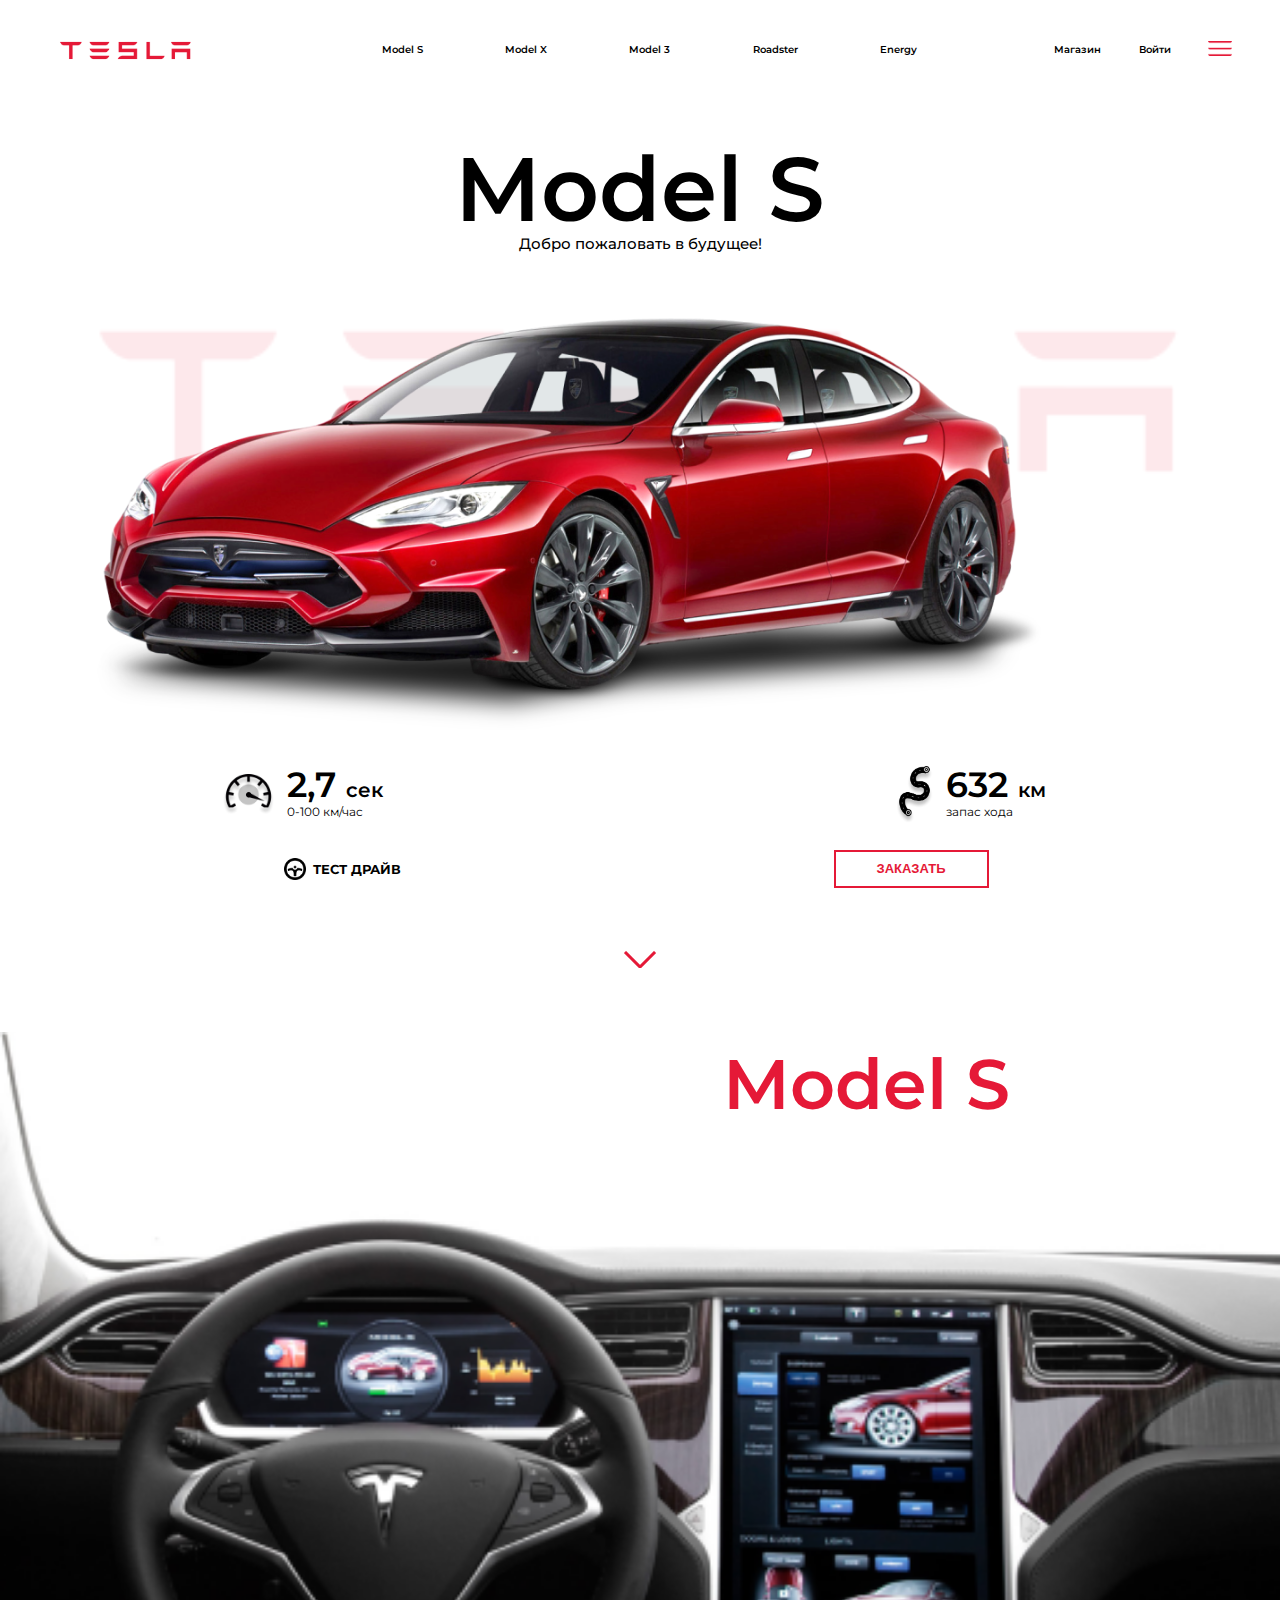
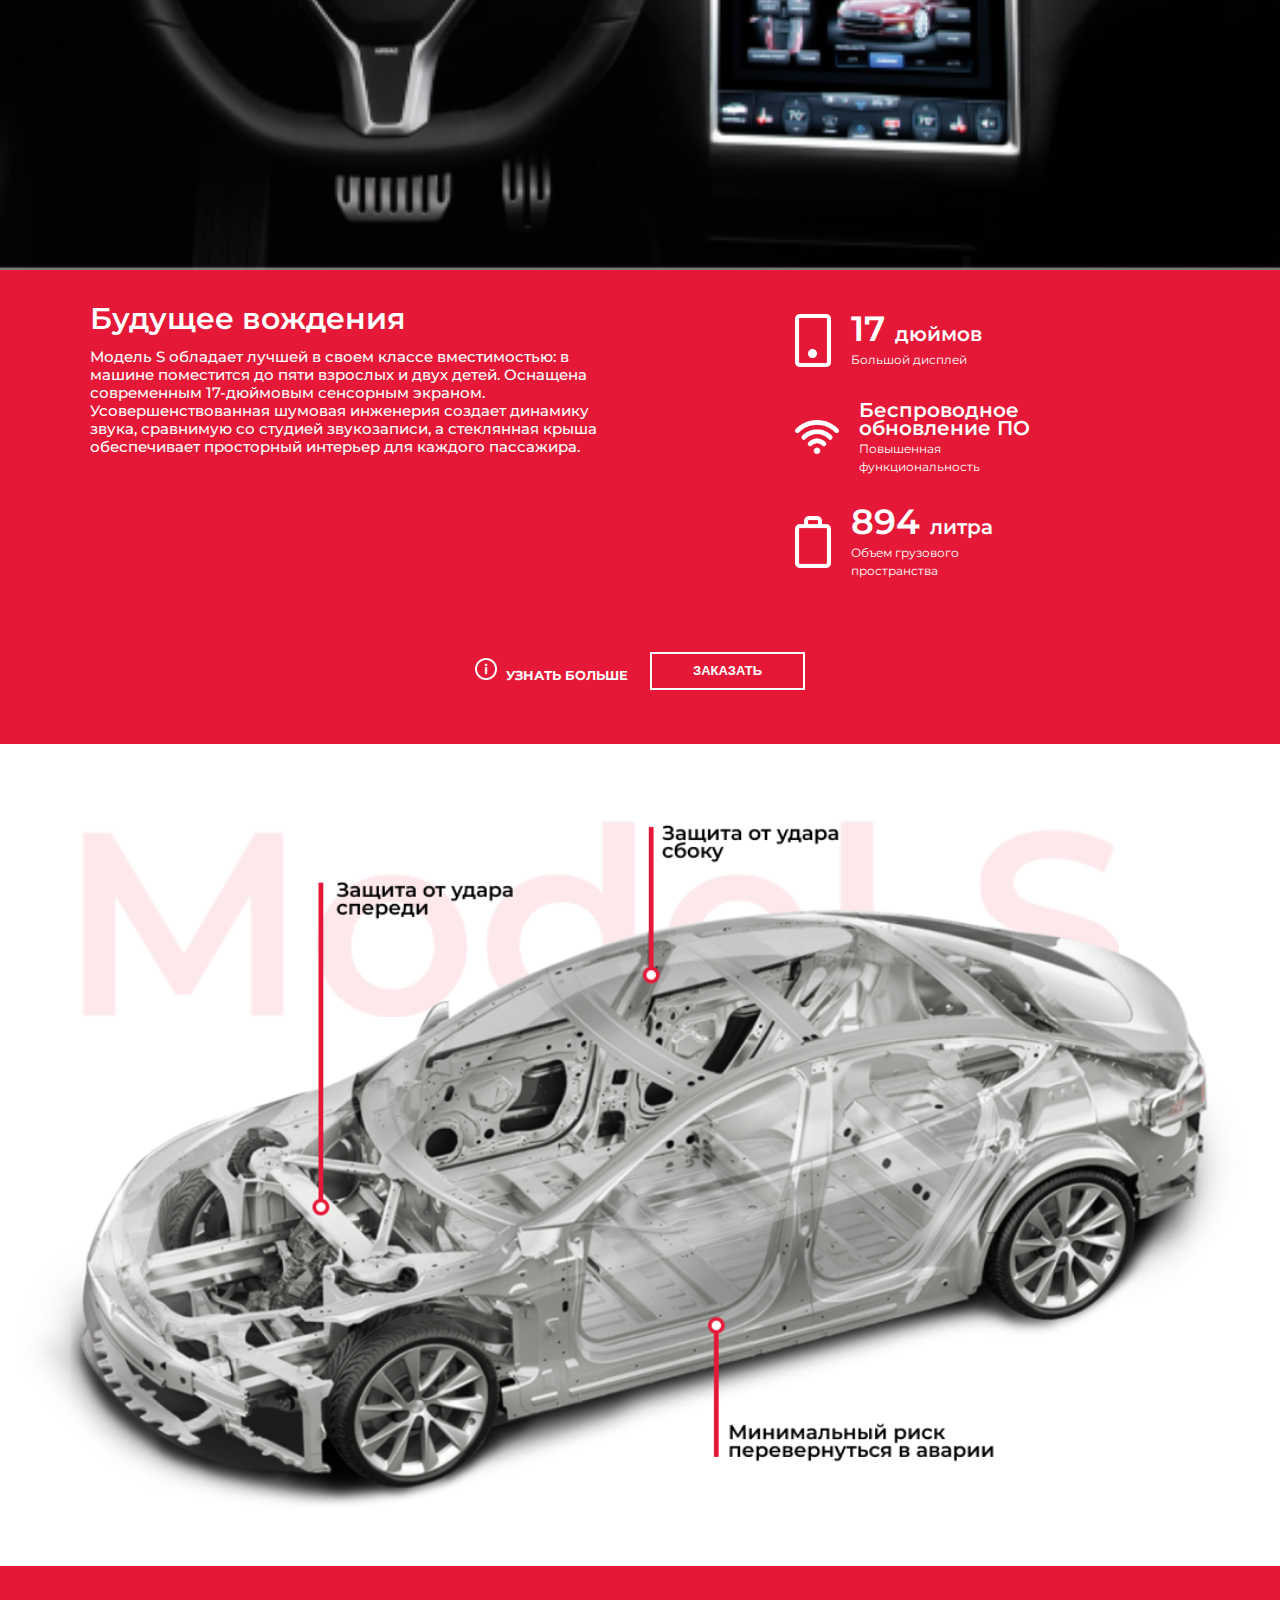
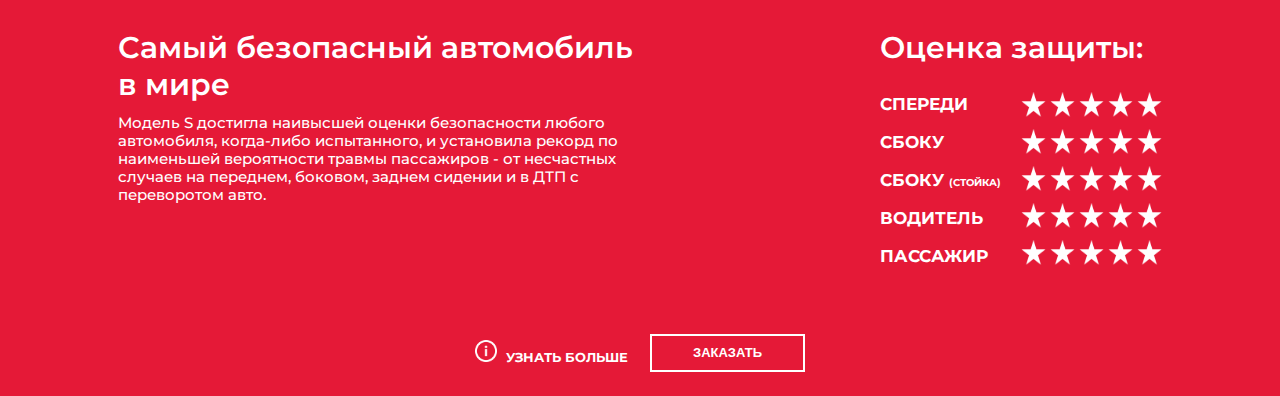
==== index.html @ 2ac775e3 "Update index.html" ====
<!DOCTYPE html>
<html>
<head>
	<meta charset="utf-8" />
	<meta name="viewport" content="initial-scale=1.0, width=device-width" />
	<title>TESLA|MODEL S</title>
	<link rel="stylesheet" href="style.css">
	<link rel="stylesheet" href="fonts.css">
	<link rel="stylesheet" href="stylemedia.css">
	<link rel="preconnect" href="https://fonts.gstatic.com">
	<link href="https://fonts.googleapis.com/css2?family=Montserrat:wght@400;500;600;700&display=swap" rel="stylesheet">
</head>
<body>
	<header class="header">
		<img class="header__img" src="img/Tesla-Wordmark-Red.png" width="166" height="51" alt="TESLA">
		<nav class="header__nav">
			<a class="header__link">Model S</a>
			<a class="header__link header__link_size">Model X</a>
			<a class="header__link">Model 3</a>
			<a class="header__link">Roadster</a>
			<a class="header__link">Energy</a>
		</nav>
		<div class="header__nav_add">
			<a class="header__link">Магазин</a>
			<a class="header__link" href="index_entry.html">Войти</a>
			<a class="header__link_img"><img class="header__imgnav" width="24" height="15" src="img/Vector.png" alt="burger"></a>
		</div>		
	</header>
	<main>
		<section class="main__section_first">
			<div class="main__blockimg">
				<div class="main__backcolor">
					<h1 class="main__title">Model S</h1>
					<p class="main__text">Добро пожаловать в будущее!</p>
					<img class="main__imgcar" src="img/tesla-png-tesla-png-hd-1636.png" alt="TESLA Model S">
				</div>
			</div>
			<div class="main__bottomsec">
				<div class="main__blockopport">
					<div class="main__speed">
						<img class="main__imgspeed" src="img/Speed.png" width="53" height="42" alt="SPEED">
						<img class="main__imgspeed_ip" src="img/speed-ip.png" width="66" height="50" alt="SPEED">
						<img class="main__imgspeed_mob" src="img/speed-ip.png" width="38" height="28" alt="SPEED">
						<p class="main__textopport">2,7
							<span class="main__textopport_middle">сек</span><br>
							<span class="main__textopport_small">0-100 км/час</span>
						</p>						
					</div>
					<div class="main__power">
						<img class="main__imgroаd" width="39" height="58" src="img/Road-icon.png" alt="ROAD">
						<img class="main__imgroаd_ip" width="44" height="72" src="img/Road-icon-ip.png" alt="ROAD">
						<img class="main__imgroаd_mob" width="25" height="41" src="img/Road-icon-ip.png" alt="ROAD">
						<p class="main__textopport">632
							<span class="main__textopport_middle">км</span><br>
							<span class="main__textopport_small">запас хода</span>
						</p>						
					</div>
				</div>
				<div class="main__blocktest">
					<div class="main__testdrive">
						<img class="main__imgwheel" src="img/steering-wheel.png" width="22" height="22" alt="Wheel">
						<img class="main__imgwheel_ip" src="img/steering-wheel-red.png" width="30" height="30" alt="Wheel">
						<img class="main__imgwheel_mob" src="img/steering-wheel-red.png" width="22" height="22" alt="Wheel">
						<p class="main__textbutton">тест драйв</p>
					</div>
					<button class="main__button">заказать</button>
				</div>
			</div>
			<button class="main__buttondown"></button>
		</section>
		<section class="main__section_middle">
			<div class="main__blockimg_middle">
				<h2 class="main__subtitle">Model S</h2>
				<img class="main__imgdashboard" src="img/2013-tesla-model-s-cockpit.png" alt="dashcar">
				<img class="main__imgdashboard_ip" src="img/2013-tesla-model-s-cockpit-ip.png" alt="dashcar">
				<img class="main__imgdashboard_mob" src="img/2013-tesla-model-s-cockpit-mob.png" alt="dashcar">

			</div>
			<div class="main__section_dis">
				<div class="main__blockdis">
					<div class="main__textabout">
						<h3 class="main__subsubtitle">Будущее вождения
						</h3>
						<p class="main__textdis">Модель S обладает лучшей в своем классе вместимостью: в машине поместится до пяти взрослых и двух детей. Оснащена современным 17-дюймовым сенсорным экраном. Усовершенствованная шумовая инженерия создает динамику звука, сравнимую со студией звукозаписи, а стеклянная крыша обеспечивает просторный интерьер для каждого пассажира.
						</p>
					</div>
					<div class="main__blockcharacteristics">
						<div class="main__disdisplay">
							<img class="main__imgdisplay" src="img/screen.png" width="36" height="53" alt="display">
						    <p class="main__textopport main__textopport_white">17
						    	<span class="main__textopport_middle main__textopport_middle_white">дюймов
						        </span><br>
						        <span class="main__textopport_small main__textopport_small_white">Большой дисплей</span>
						    </p>
						</div>
						<div class="main__wifi">
							<img class="main__imgwifi" src="img/wifi.png" width="44" height="34" alt="wifi">
							<p class="main__textopport_middle main__textopport_middle_white">Беспроводное<br>
								<span>обновление ПО</span><br>								<span class="main__textopport_small main__textopport_small_white">Повышенная<br><span>функциональность</span>
							</span>
							</p>
						</div>
						<div class="main__cargospace">
							<img class="main__imgcargospace" src="img/bag.png" width="36" height="52" alt="space">
							<p class="main__textopport main__textopport_white">894
								<span class="main__textopport_middle main__textopport_middle_white">литра</span><br>
								<span class="main__textopport_small main__textopport_small_white">Объем грузового<br>
								<span>пространства</span>
								</span>
							</p>
						</div>
					</div>
				</div>
				<div class="main__order">
					<div class="main__info">
						<img class="main__imginfotm" src="img/info.png" width="22" height="22" alt="info">
						<a class="main__textbutton main__textbutton_white main__linkinfo">узнать больше</a>
					</div>
					<button class="main__button main__button_white">заказать</button>
				</div>
			</div>			
		</section>
		<section class="main__section_end"> 
			<div class="main__section_end_dis">
				<div class="main__blockdis_end">
					<div class="main__textabout">
						<h3 class="main__subsubtitle">Самый безопасный автомобиль в мире</h3>
						<p class="main__textdis">Модель S достигла наивысшей оценки безопасности любого автомобиля, когда-либо испытанного, и установила рекорд по наименьшей вероятности травмы пассажиров - от несчастных случаев на переднем, боковом, заднем сидении и в ДТП с переворотом авто.</p>
					</div>
					<div class="main__tablestars">
						<h3 class="main__subsubtitle">Оценка защиты:</h3>
						<div class="main__tablecontent">
							<div class="main__tablelist">
								<p class="main__tabletext">спереди</p>
								<p class="main__tabletext">сбоку</p>
								<p class="main__tabletext">сбоку
									<span class="main__tabletext_small">(стойка)</span>
								</p>
								<p class="main__tabletext">водитель</p>
								<p class="main__tabletext">пассажир</p>
							</div>
							<div class="main__stars">
								<div class="main__star_row">
									<img class="main__imgstar" src="img/Star.png" width="25" height="25" alt="star">
									<img class="main__imgstar" src="img/Star.png" width="25" height="25" alt="star">
									<img class="main__imgstar" src="img/Star.png" width="25" height="25" alt="star">
									<img class="main__imgstar" src="img/Star.png" width="25" height="25" alt="star">
									<img class="main__imgstar" src="img/Star.png" width="25" height="25" alt="star">
								</div>
								<div class="main__star_row">
									<img class="main__imgstar" src="img/Star.png" width="25" height="25" alt="star">
									<img class="main__imgstar" src="img/Star.png" width="25" height="25" alt="star">
									<img class="main__imgstar" src="img/Star.png" width="25" height="25" alt="star">
									<img class="main__imgstar" src="img/Star.png" width="25" height="25" alt="star">
									<img class="main__imgstar" src="img/Star.png" width="25" height="25" alt="star">
								</div>
								<div class="main__star_row">
									<img class="main__imgstar" src="img/Star.png" width="25" height="25" alt="star">
									<img class="main__imgstar" src="img/Star.png" width="25" height="25" alt="star">
									<img class="main__imgstar" src="img/Star.png" width="25" height="25" alt="star">
									<img class="main__imgstar" src="img/Star.png" width="25" height="25" alt="star">
									<img class="main__imgstar" src="img/Star.png" width="25" height="25" alt="star">
								</div>
								<div class="main__star_row">
									<img class="main__imgstar" src="img/Star.png" width="25" height="25" alt="star">
									<img class="main__imgstar" src="img/Star.png" width="25" height="25" alt="star">
									<img class="main__imgstar" src="img/Star.png" width="25" height="25" alt="star">
									<img class="main__imgstar" src="img/Star.png" width="25" height="25" alt="star">
									<img class="main__imgstar" src="img/Star.png" width="25" height="25" alt="star">
								</div>
								<div class="main__star_row">
									<img class="main__imgstar" src="img/Star.png" width="25" height="25" alt="star">
									<img class="main__imgstar" src="img/Star.png" width="25" height="25" alt="star">
									<img class="main__imgstar" src="img/Star.png" width="25" height="25" alt="star">
									<img class="main__imgstar" src="img/Star.png" width="25" height="25" alt="star">
									<img class="main__imgstar" src="img/Star.png" width="25" height="25" alt="star">
								</div>
							</div>
						</div>
					</div>
				</div>
				<div class="main__safety">
					<img class="main__imgsafety" src="img/security.png" width="62" height="74" alt="safety symbol">
					<p class="main__textsafety">5 звезд<br>
						<span class="main__textsafety_small">безопасности</span>
					</p>
				</div>
				<div class="main__order main__order_end">
					<div class="main__info">
						<img class="main__imginfotm" src="img/info.png" width="22" height="22" alt="info">
						<a class="main__textbutton main__textbutton_white main__linkinfo">узнать больше</a>
					</div>
					<button class="main__button main__button_white">заказать</button>
				</div>
			</div>
			<div class="main__blockimg_end">
				<img class="main__imgcarframe" src="img/Car-frame-group.png" alt="Car frame">
				<img class="main__imgcarframe_ip" src="img/Car-frame-group-ip.png" alt="Car frame">
			</div>			
		</section>
	</main>
</body>
</html>
---- style.css ----
html {
	scroll-behavior: smooth;
}

body {
	max-width: 1440px;
	min-width: 375px;
	margin: auto;
	position: relative;
}

.header {
	width: 93%;
	height: 100px;
	transform: translateX(42px);
	display: flex;
	flex-direction: row;
	justify-content: space-between;
	align-items: center;
}

.header__nav {
	width: 45%;
	display: flex;
	flex-direction: row;
	justify-content: space-between;
	transform: translateX(18.5px);
}

.header__link, .header__link_img {
	cursor: pointer;
}
	
.header__link {
	position: relative;
	color: #000000;
	text-decoration: none;
}

.header__link:hover {
	color: #E51937;	
}	

.header__link:hover::before {
	content: '';
	position: absolute;
	left: 0px;
	bottom: -10px;
	width: 95%;
	border: 3px solid transparent;
	border-top: 2.5px solid #E51937;
}

.header__nav_add {
	width: 15%;
	display: flex;
	flex-direction: row;
	justify-content: space-between;
}

.header__link_img:hover {
	transform: scale(1.3);
}

/*Section First*/

.main__blockimg {
	background-image: url(img/Tesla-Wordmark-Red.png);
	background-size: 105%;
	background-repeat: no-repeat;
	background-position: -74px 34px;
}

.main__backcolor {
	background-color: rgba(255,255,255,0.9);
	background-size: 105%;
	background-repeat: no-repeat;
	background-position: -74px 34px;
}

.main__title, .main__text {
	margin: auto;
	text-align: center;
}

.main__title {
	padding-top: 34px;
}
	
.main__text {
	transform: translateY(-9px);
	padding-bottom: 17px;
}

.main__imgcar {
	transform: translateX(199px);
	width: 67.22%;
}

.main__bottomsec {
	width: 54.58%;
	margin: auto;
	display: flex;
	flex-direction: row;
	justify-content: space-between;
}

.main__blockopport, .main__blocktest {
	display: flex;
	flex-direction: row;
	justify-content: space-between;
	align-items: center;
}

.main__blockopport {
	width: 47.08%;
}

.main__blocktest {
	width: 39.76%;
}

.main__speed, .main__power, .main__testdrive {
	display: flex;
	flex-direction: row;
	justify-content: space-between;
	align-items: center;
}

.main__imgspeed {
	transform: translateX(-12px);
}

.main__imgroаd {
	transform: translateX(-12px);
}

.main__imgwheel {
	transform: translateX(-7px);
}

.main__imgspeed_ip, .main__imgspeed_mob, .main__imgroаd_ip, .main__imgroаd_mob, .main__imgwheel_ip, .main__imgwheel_mob {
	display: none;
}

.main__button {
	cursor: pointer;
	background-color: transparent;
	padding: 9px 41px;
	border: 2px solid #E51937;
}

.main__button:hover, .main__buttondown:hover, .main__linkinfo:hover {
	transform: scale(1.1);
}

.main__buttondown {
	cursor: pointer;
	display: block;
	background-color: transparent;
	border-style: none;
	background-image: url(img/cursor.png);
	background-size: cover;
	width: 34px;
	height: 18px;
	margin: auto;
}

/*Section Middle*/

.main__section_middle {
	width: 100%;
	transform: translateY(37px);
	position: relative;
	display: flex;
	flex-direction: row;
	justify-content: space-between;
	align-items: flex-end; 
}

.main__blockimg_middle {
	width: 69.44%;
}

.main__imgdashboard {
	display: block;
	width: 127%;
}

.main__imgdashboard_ip, .main__imgdashboard_mob {
	display: none;
}

.main__subtitle {
	position: absolute;
	padding-left: 80px;
	margin-top: 10px; 
}

.main__section_dis {
	width: 30.56%;
	background-color: #E51937;
}

.main__subsubtitle {
	margin: 51px 0 11px 52px;
}

.main__textdis {
	margin: 11px 72px 65px 52px;
}

.main__textopport_white {
	margin: 20px 0 20px 0;
}

.main__disdisplay, .main__wifi, .main__cargospace, .main__order {
	transform: translateX(52px);
	width: 75%;
	display: flex;
	flex-direction: row;
	justify-content: flex-start;
	align-items: center;
}

.main__imgdisplay, .main__imgwifi, .main__imgcargospace {
	padding-right: 20px;
}

.main__linkinfo {
	padding: 0 22px 0 5px;
}

.main__cargospace {
	padding-bottom: 140px;

}

.main__order {
	padding-bottom: 64px;
}

.main__button_white {
	border: 2px solid #FFFFFF;
}

.main__linkinfo {
	cursor: pointer;
}

/*Section end*/

.main__section_end {
	width: 100%;
	transform: translateY(37px);
	display: flex;
	flex-direction: row;
	justify-content: space-between;
	align-items: center;
	overflow: hidden;
}

.main__section_end_dis {
	width: 30.5%;
	background-color: #E51937;
}

.main__blockimg_end {
	width: 69.44%;
}

.main__tablecontent {
	transform: translateX(56px);
}

.main__stars {
	display: block;
	padding-left: 20px;
}

.main__tablecontent {
	width: 75%;
	display: flex;
	flex-direction: row;
	justify-content: flex-start;
	align-items: center;
}

.main__blockdis_end {
	padding-bottom: 40px;
}

.main__imgstar {
	padding: 4px 0 4px 0;
}

.main__imgsafety {
	padding-right: 23px;
}

.main__safety {
	display: flex;
	padding-bottom: 10px;
	flex-direction: row;
	justify-content: flex-start;
	align-items: center;
	transform: translateX(66px);
}

.main__blockimg_end {
	width: 69.5%;
	background-image: url(img/ModelS.png);
	background-size: 81%;
	background-repeat: no-repeat;
	background-position: 189px 10px;
}

.main__imgcarframe {
	transform: translate(-95px, 17px);
	width: 105%;
}

.main__imgcarframe_ip {
	display: none;
}
---- fonts.css ----
body {
	font-family: 'Montserrat', sans-serif;
	font-style: normal;
}

.header__link {
	font-weight: 600;
	font-size: 15px;
	line-height: 18px;
}

@media (max-width: 1280px) {
	.header__link {
		font-size: 10px;
	}
}

@media (max-width: 991px) {
	.header__link {
		font-size: 9px;
	}
}

.main__title {
	font-weight: 600;
	font-size: 90px;
	line-height: 110px;
}

.main__text {
	font-weight: 500;
	font-size: 15px;
	line-height: 18px;
}

.main__textopport {
	font-weight: 600;
	font-size: 35px;
	line-height: 17px;
}

.main__textopport_middle {
	font-weight: 600;
	font-size: 20px;
	line-height: 10px;
}

.main__textopport_small {
	font-weight: normal;
	font-size: 12px;
	line-height: 3px;
}

.main__textopport_white, .main__textopport_middle_white, .main__textopport_small_white, .main__textbutton_white {
	color: #FFFFFF;
}

.main__textopport_middle_white {
	line-height: 18px;
}

.main__textbutton, .main__button {
	font-weight: bold;
	font-size: 13px;
	line-height: 16px;
	text-transform: uppercase;
}

.main__button {
	color: #E51937;
}

.main__button_white {
	color: #FFFFFF;
}

@media (max-width: 768px) {
	.main__textopport {
		font-size: 50px;
		line-height: 17px;
	}

	.main__textopport_white {
		font-size: 35px;
		line-height: 17px;
	}

	.main__textbutton, .main__button {
		font-size: 16px;
		line-height: 20px;
		color: #E51937;
	}

	.main__button, .main__textbutton_white {
		color: #FFFFFF;
	}
}

@media (max-width: 576px) {
	.main__title {
		font-size: 50px;
		line-height: 61px;
	}

	.main__text {
		font-size: 10px;
		line-height: 12px;
	}

	.main__textopport {
		font-size: 27px;
		line-height: 17px;
	}

	.main__textopport_middle {
		font-weight: 600;
		font-size: 15px;
		line-height: 18px;
	}

	.main__textopport_small {
		font-weight: normal;
		font-size: 12px;
		line-height: 10px;
	}

	.main__textbutton, .main__button {
		font-size: 13px;
		line-height: 16px;
	}
}

.main__subtitle {
	font-weight: 600;
	font-size: 70px;
	line-height: 85px;
	color: #E51937;
}

.main__subsubtitle {
	font-weight: 600;
	font-size: 30px;
	line-height: 37px;
	color: #FFFFFF;
}

.main__textdis {
	font-weight: 500;
	font-size: 15px;
	line-height: 18px;
	color: #FFFFFF;
}
.main__tabletext, .main__tabletext_small, .main__textsafety, .main__textsafety_small {
	font-weight: bold;
	font-size: 17px;
	line-height: 21px;
	text-transform: uppercase;
	color: #FFFFFF;
}

.main__tabletext_small {
	font-size: 10px;
	line-height: 12px;
} 

.main__textsafety {
	font-weight: 600;
	font-size: 50px;
	line-height: 30px;
	text-transform: lowercase;
}

.main__textsafety_small {
	font-weight: 600;
	font-size: 25px;
	line-height: 30px;
	text-transform: lowercase;
}
---- stylemedia.css ----
@media (max-width: 768px) {
	.header {
		transform: translateX(15px);
	}

	.header__link {
		display: none;
	}

	.header__imgnav {
		width: 35px;
		height: 22px;
	}

	.header__nav_add {
		justify-content: flex-end;
	}
}	

@media (max-width: 375px) {
	.header {
		height: 52px;
		transform: translateX(2px);
	}

	.header__link {
		display: none;
	}

	.header__img {
		width: 138px;
		height: 42px;
	}

	.header__imgnav {
		width: 24px;
		height: 15px;
	}
	
	.header__nav_add {
		justify-content: flex-end;
	}	
}

@media (max-width: 1280px) {
	.main__blockimg {
		background-size: 107%;
		background-repeat: no-repeat;
		background-position: -50px 93px;
	}
	.main__backcolor {
		background-size: 107%;
		background-repeat: no-repeat;
		background-position: -27px 93px;
	}

	.main__imgcar {
		transform: translateX(75px);
		width: 77%;
	}

	.main__bottomsec {
		width: 63.45%;
		margin: auto;
		display: flex;
		flex-direction: column;
		justify-content: space-between;
		align-items: center;
	}

	.main__blockopport {
		width: 100%;
	}

	.main__blocktest {
		width: 85.83%;
	}

	.main__buttondown {
		transform: translateY(60px);
	}

	.main__section_middle {
		transform: translateY(124px);
		display: flex;
		flex-direction: column;
		justify-content: flex-start;
		align-items: center;
	}

	.main__blockimg_middle {
		width: 100%;
	}

	.main__imgdashboard {
		display: none;
	}

	.main__imgdashboard_ip {
		display: block;
		width: 100%;
	}

	.main__section_dis {
		width: 100%;
		padding-top: 30px;
	}

	.main__blockdis {
		width: 100%;
		display: flex;
		flex-direction: row;
		justify-content: space-around;
		align-items: flex-start;
	}

	.main__subsubtitle {
		margin-top: 0px;
		margin-left: 0px;
	}

	.main__textdis {
		margin: 11px 0 45px 0px;
	}	

	.main__textabout {
		width: 41.15%;
	}

	.main__blockcharacteristics {
		width: 30.86%;
	}

	.main__disdisplay, .main__wifi, .main__cargospace, .main__order {
		transform: translateX(0px);
		width: 100%;
	}

	.main__cargospace {
		padding-bottom: 60px;
	}

	.main__order {
		padding-bottom: 54px;
		justify-content: center;
	}

	.main__subtitle {
		padding-left: 56.51%;
	}

	.main__section_end {
		transform: translateY(201px);
		display: flex;
		flex-direction: column-reverse;
		justify-content: flex-start;
		align-items: center;
	}

	.main__blockimg_end {
		width: 100%;
	}

	.main__section_end_dis {
		width: 100%;
		padding-top: 63px;
		transform: translateY(40px);
	}

	.main__blockdis_end {
		width: 100%;
		display: flex;
		padding-bottom: 50px;
		flex-direction: row;
		justify-content: space-around;
		align-items: flex-start;
	}

	.main__tablecontent {
		width: 100%;
		transform: translateX(0px);
	}

	.main__safety {
		display: none;
	}

	.main__order_end {
		padding-bottom: 64px;
	} 

	.main__imgcarframe {
		transform: translate(0, 0);
		width: 97%;
	}

	.main__blockimg_end {
		background-position: 82px 0;
	}
}

@media (max-width: 768px) {
	.main__blockimg {
		background-size: 107%;
		background-repeat: no-repeat;
		background-position: -27px 152px;
	}
	.main__backcolor {
		background-size: 107%;
		background-repeat: no-repeat;
		background-position: -27px 152px;
	}

	.main__title {
		padding-top: 56px;
	}

	.main__text {
		padding-bottom: 78px;
	}

	.main__imgcar {
		transform: translateX(48px);
		width: 87.5%;
	}

	.main__bottomsec {
		width: 63.45%;
		margin: auto;
		display: flex;
		flex-direction: column;
		justify-content: space-between;
		align-items: center;
	}

	.main__blockopport {
		width: 100%;
	}

	.main__blocktest {
		width: 85.83%;
	}

	.main__imgspeed_ip, .main__imgroаd_ip, .main__imgwheel_ip {
		display: block;
	}

	.main__imgwheel_ip {
		transform: translateX(-10px);
	}

	.main__imgspeed_ip {
		transform: translateX(-20px);
	}

	.main__imgroаd_ip {
		transform: translateX(-16px);
	}

	.main__imgspeed, .main__imgroаd, .main__imgspeed_mob, .main__imgroаd_mob, .main__imgwheel, .main__imgwheel_mob {
		display: none;
	}

	.main__button {
		background-color: #E51937;
		padding: 16px 62px;
		border-style: solid #E51937;
	}

	.main__imgcarframe {
		display: none;
	}

	.main__imgcarframe_ip {
		display: block;
		width: 95%;
	}	
}

@media (max-width: 720px) {
	.main__subtitle {
		display: none;
	}
}

@media (max-width: 576px) {
	.main__blockimg {
		background-size: 115%;
		background-repeat: no-repeat;
		background-position: -35px 125px;
	}
	.main__backcolor {
		background-size: 115%;
		background-repeat: no-repeat;
		background-position: -35px 125px;
	}

	.main__title {
		padding-top: 40px;
	}

	.main__text {
		padding-bottom: 59px;
	}

	.main__imgcar {
		transform: translateX(28px);
		width: 87.5%;
	}

	.main__bottomsec {
		width: 69%;
	}

	.main__blockopport {
		width: 100%;
	}

	.main__blocktest {
		width: 99%;
	}

	.main__imgwheel_ip {
		transform: translateX(-7px);
	}

	.main__imgspeed_ip {
		transform: translateX(-16px);
	}

	.main__imgroаd_ip {
		transform: translateX(-12px);
	}

	.main__button {
		padding: 9px 41px;		
	}

	.main__buttondown {
		transform: translateY(30px);
	}

	.main__section_middle {
		transform: translateY(30px);
	}

	.main__imgdashboard_ip {
		display: none;
	}

	.main__imgdashboard_mob {
		display: block;
		width: 100%;
	}

	.main__textabout {
		width: 84.27%;
	}

	.main__subsubtitle {
		margin-top: 18px;
	}

	.main__blockcharacteristics, .main__order, .main__tablestars{
		display: none;
	}

	.main__section_end {
		transform: translateY(87px);
	}

	.main__section_end_dis {
		padding-top: 0px;
		transform: translateY(30px);
	}

	.main__blockdis_end {
		padding-bottom: 10px;
	}

	.main__blockimg_end {
		background-size: 105%;
		background-position: 0 0;
	}

}

@media (max-width: 375px) {
	.main__blockimg {
		background-size: 119.47%;
		background-position: -41px 104px;
	}
	.main__backcolor {
		background-size: 119.47%;
		background-position: -41px 104px;
	}

	.main__title {
		padding-top: 25px;
	}

	.main__text {
		transform: translateY(-3px);
		padding-bottom: 40px;
	}

	.main__imgcar {
		transform: translateX(9px);
		width: 95.2%;
	}

	.main__bottomsec {
		width: 75.47%;
	}

	.main__blockopport {
		width: 100%;
	}

	.main__blocktest {
		width: 107%;
	}

	.main__imgspeed_mob, .main__imgroаd_mob, .main__imgwheel_mob {
		display: block;
	}

	.main__imgspeed_mob {
		transform: translateX(-14px);
	}

	.main__imgroаd_mob {
		transform: translateX(-12px);
	}

	.main__imgwheel_mob {
		transform: translateX(-7px);
	}

	.main__imgspeed, .main__imgroаd, .main__imgspeed_ip, .main__imgroаd_ip, .main__imgwheel, .main__imgwheel_ip {
		display: none;
	}

	.main__section_dis {
		width: 100%;
		padding-top: 0;
	}

	.main__blockdis_end {
		padding-bottom: 30px;
	}
}
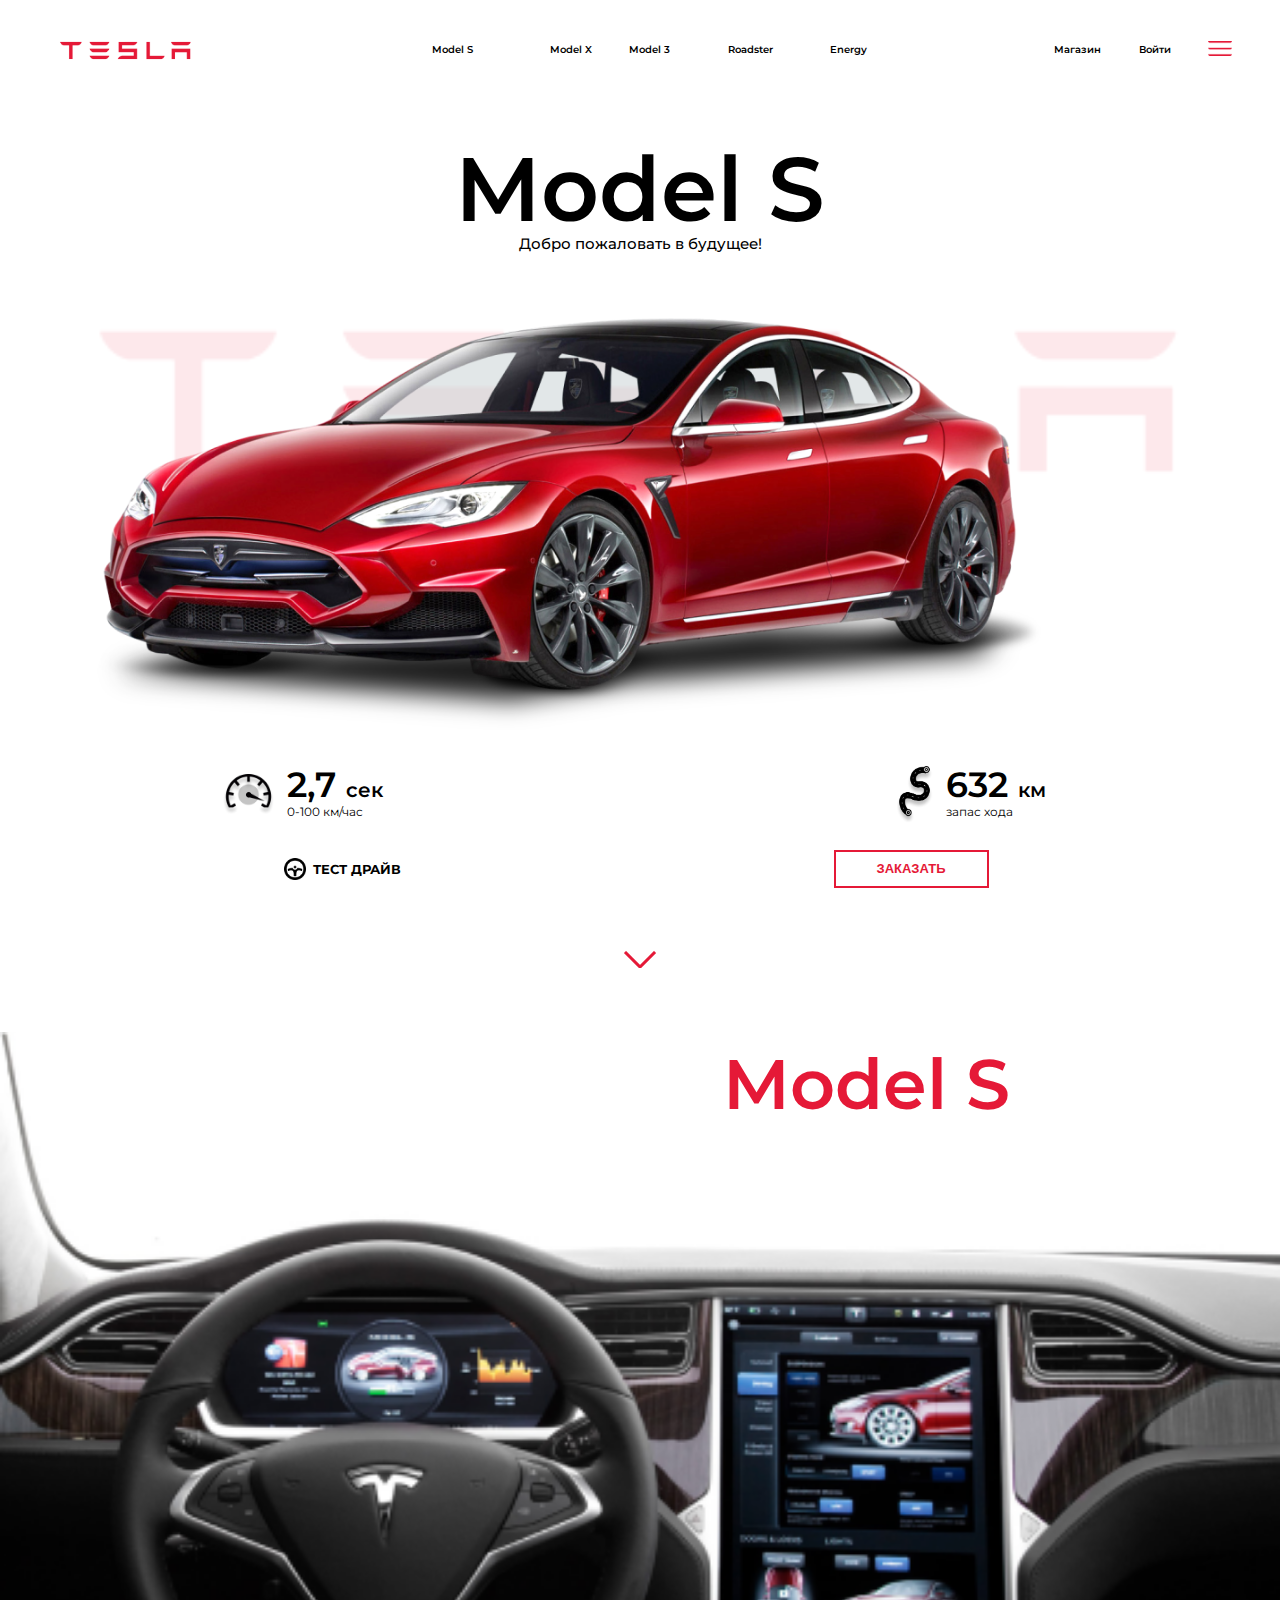
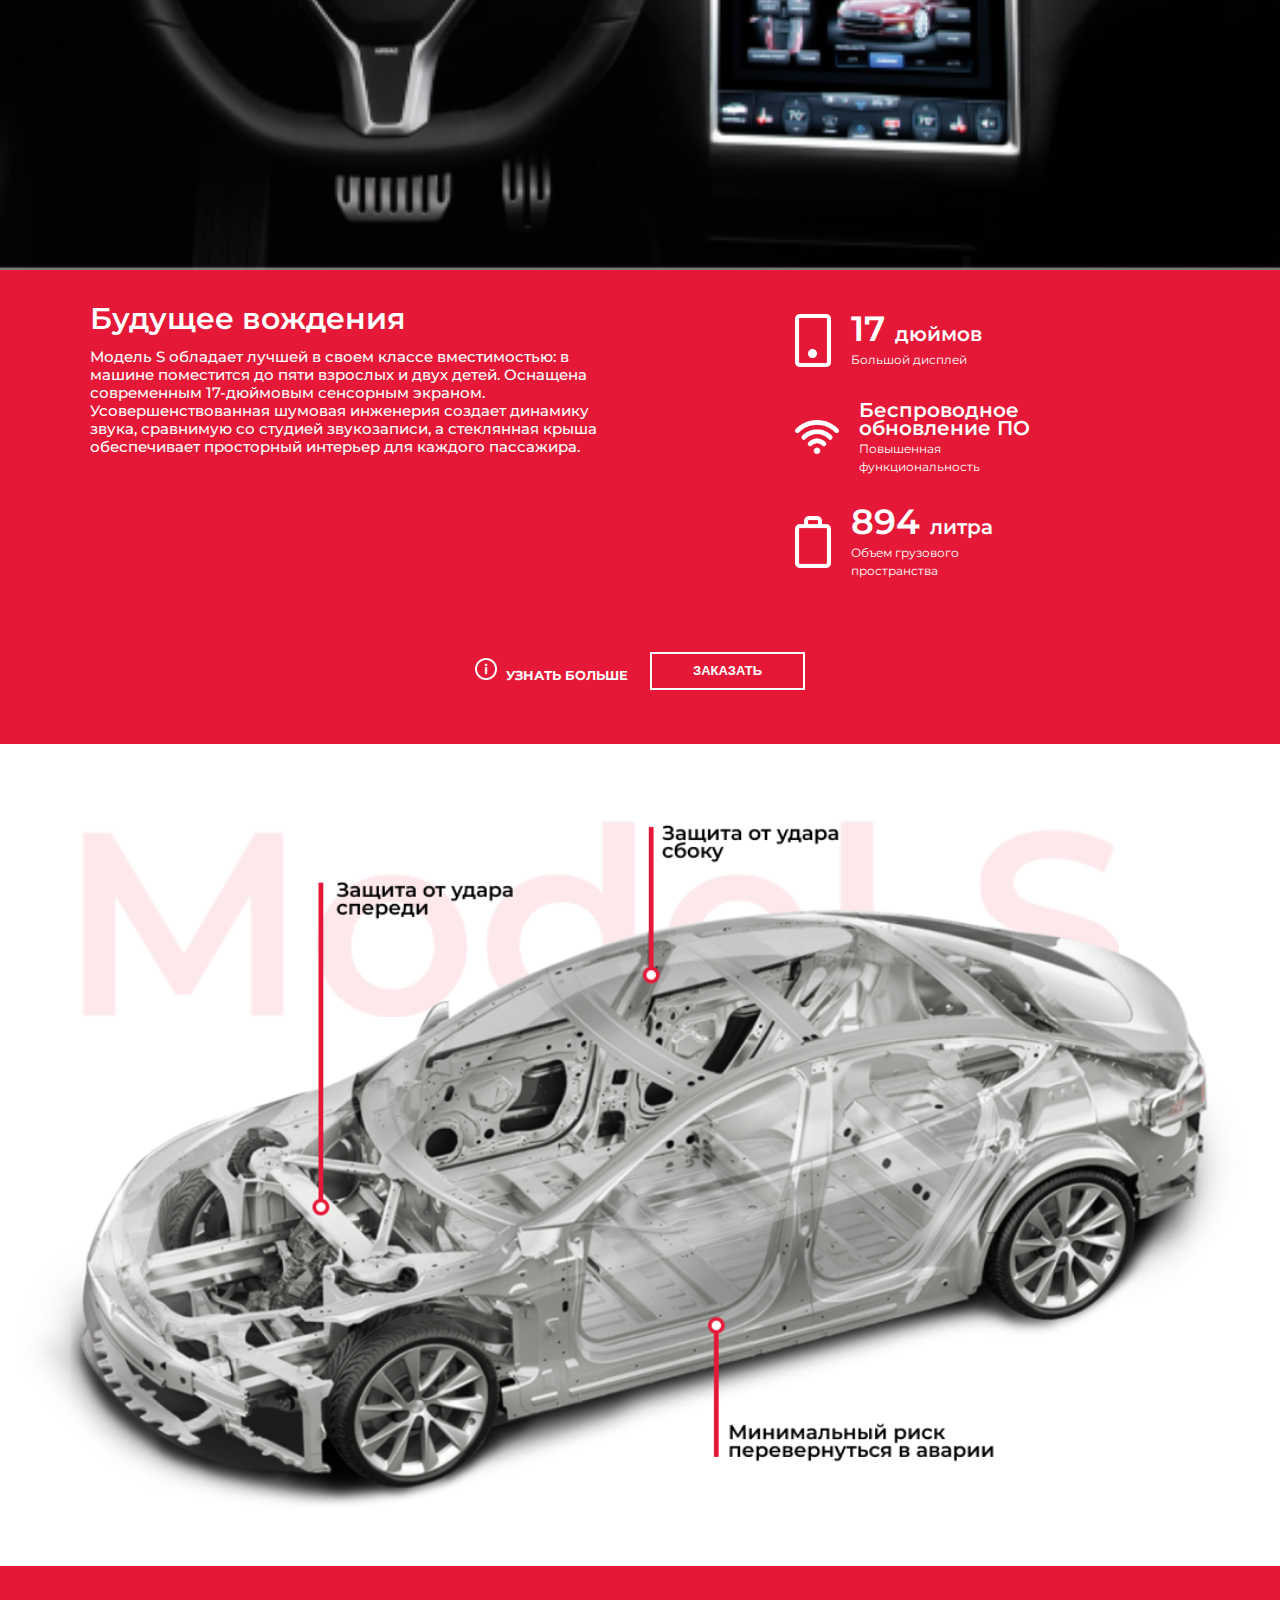
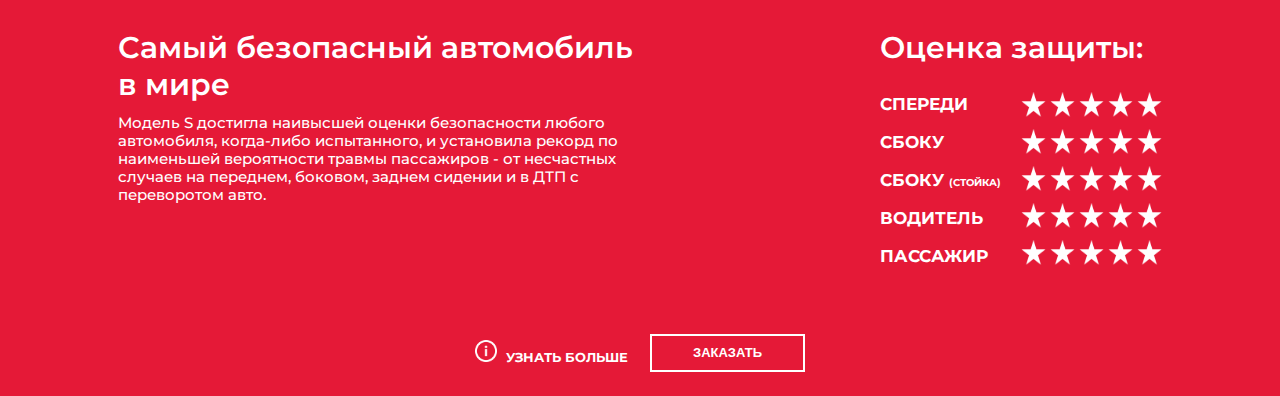
==== commit 9fdf075c: "Update index.html" ====
--- a/index.html
+++ b/index.html
@@ -22,7 +22,7 @@
 		</nav>
 		<div class="header__nav_add">
 			<a class="header__link">Магазин</a>
-			<a class="header__link" href="index_entry.html">Войти</a>
+			<a class="header__link" href="login.html">Войти</a>
 			<a class="header__link_img"><img class="header__imgnav" width="24" height="15" src="img/Vector.png" alt="burger"></a>
 		</div>		
 	</header>
--- a/style.css
+++ b/style.css
@@ -1,7 +1,3 @@
-html {
-	scroll-behavior: smooth;
-}
-
 body {
 	max-width: 1440px;
 	min-width: 375px;
@@ -9,6 +5,22 @@
 	position: relative;
 }
 
+body::-webkit-scrollbar {
+	width: 13px;
+}
+
+body::-webkit-scrollbar-track {
+	background-image: url(img/Tesla-Wordmark-Red-scrollbar.png);
+	background-size: contain;
+	background-repeat: space;
+	border-radius: 20px;
+}
+
+body::-webkit-scrollbar-thumb {
+	background-color: #E51937;
+	border-radius: 20px;
+}
+
 .header {
 	width: 93%;
 	height: 100px;
@@ -20,7 +32,7 @@
 }
 
 .header__nav {
-	width: 45%;
+	width: 36.5%;
 	display: flex;
 	flex-direction: row;
 	justify-content: space-between;
@@ -44,11 +56,17 @@
 .header__link:hover::before {
 	content: '';
 	position: absolute;
-	left: 0px;
+	left: 1px;
 	bottom: -10px;
-	width: 95%;
-	border: 3px solid transparent;
-	border-top: 2.5px solid #E51937;
+	background-image: url(img/Vector1.png);
+	background-size: contain;
+	background-repeat: no-repeat;
+	width: 100%;
+	height: 2px;
+}
+
+.header__link_size {
+	transform: translateX(20px);
 }
 
 .header__nav_add {
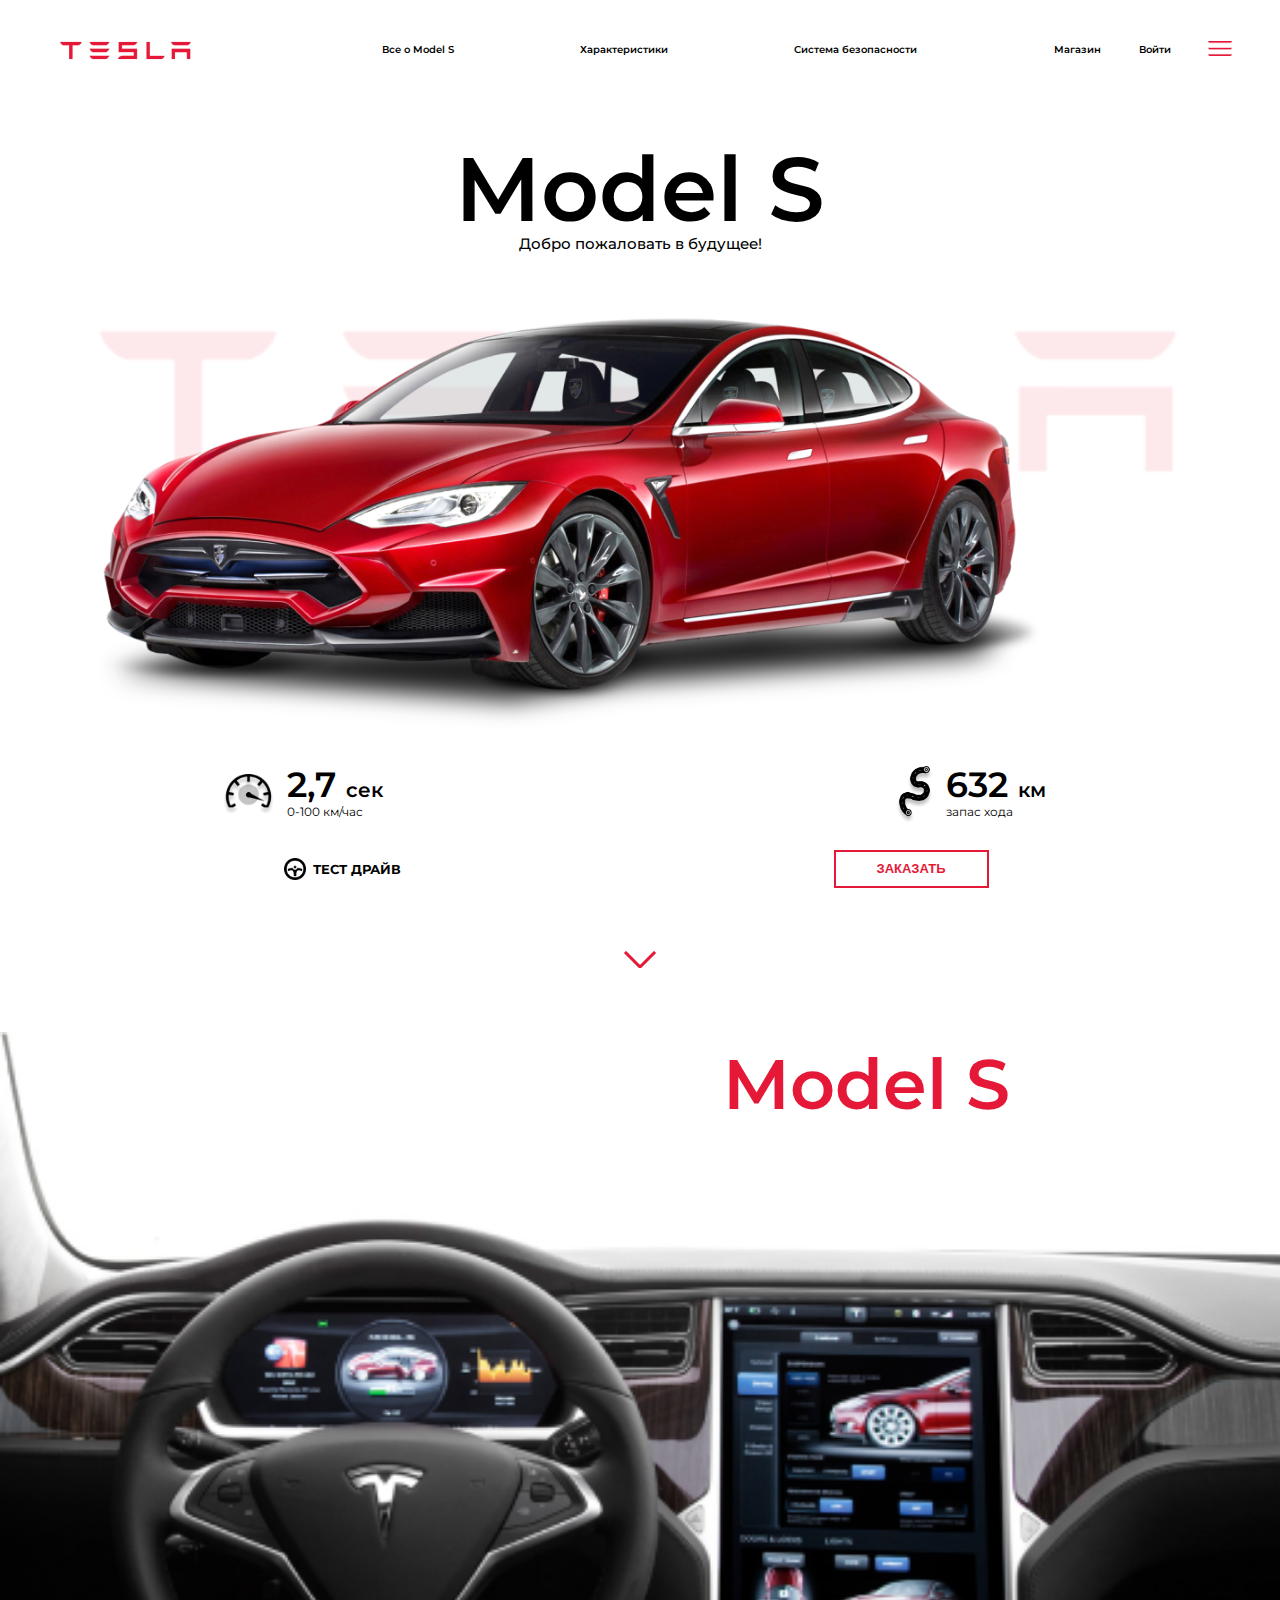
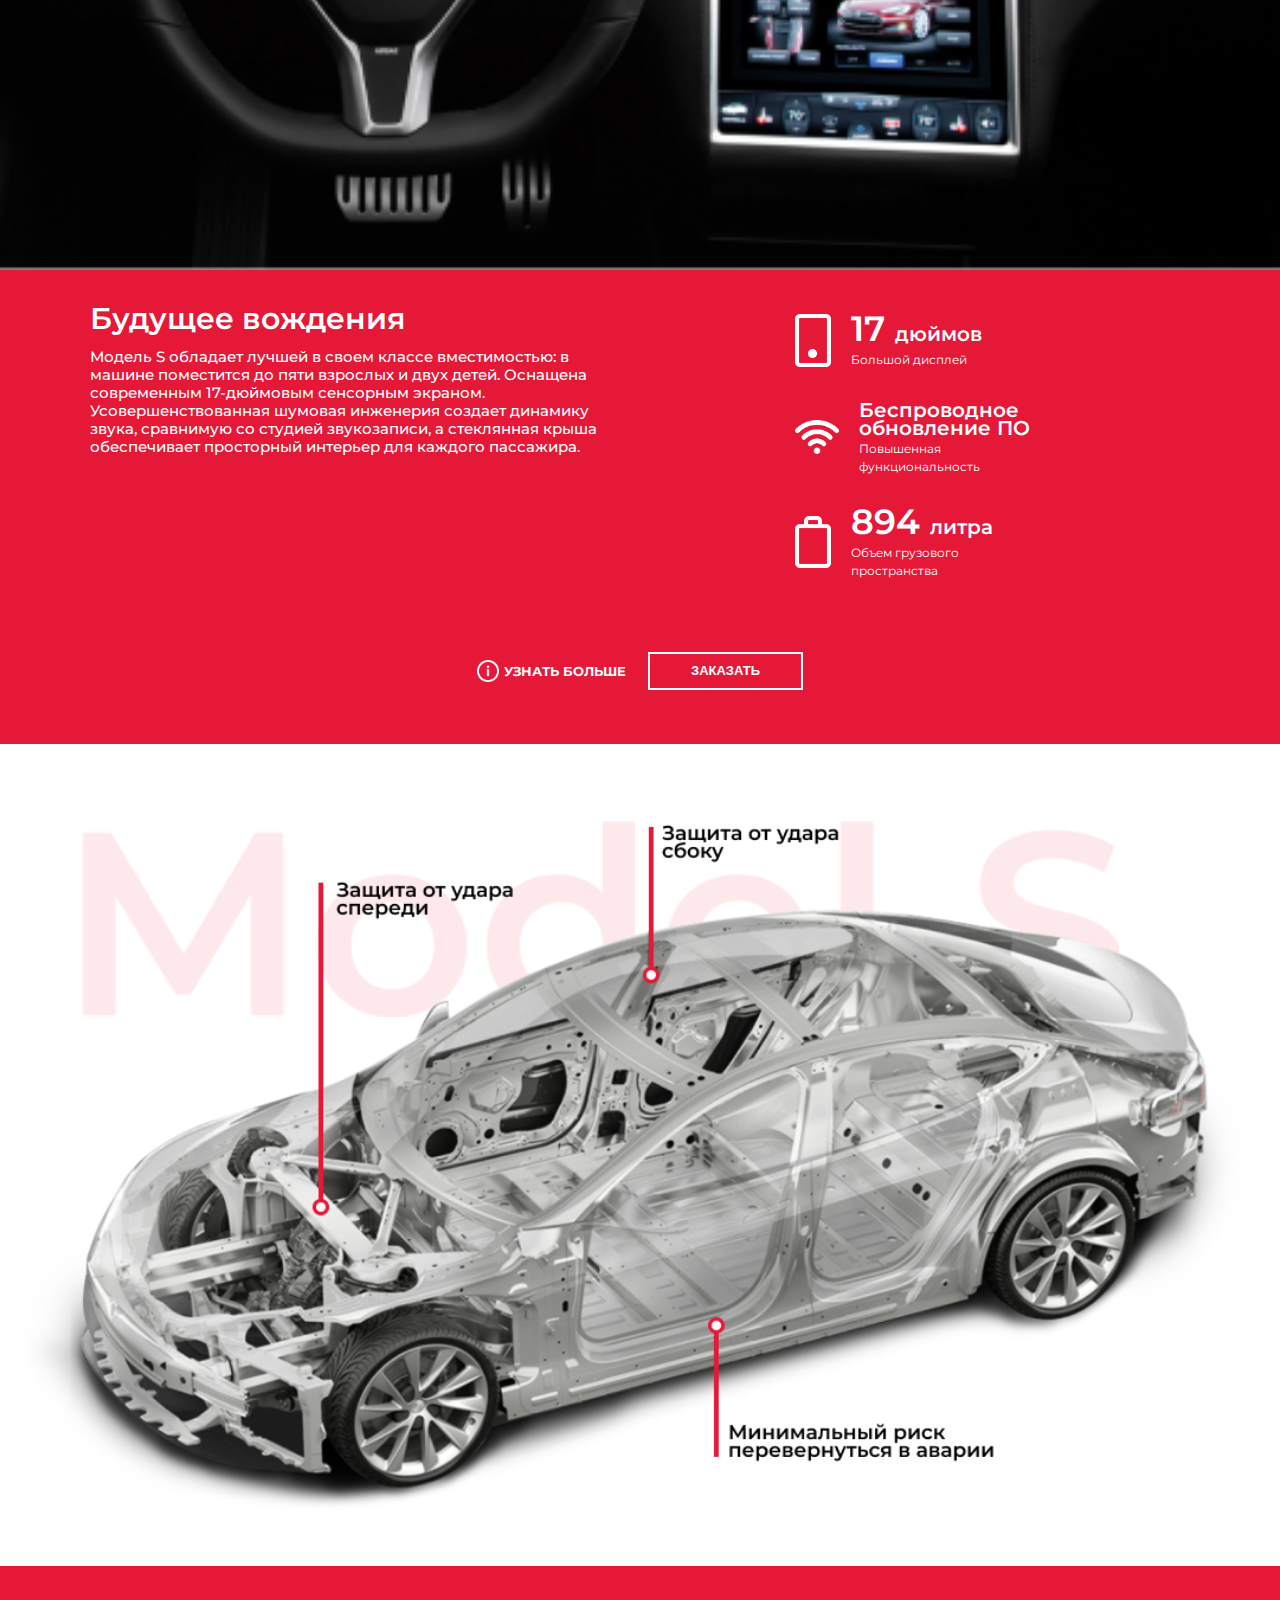
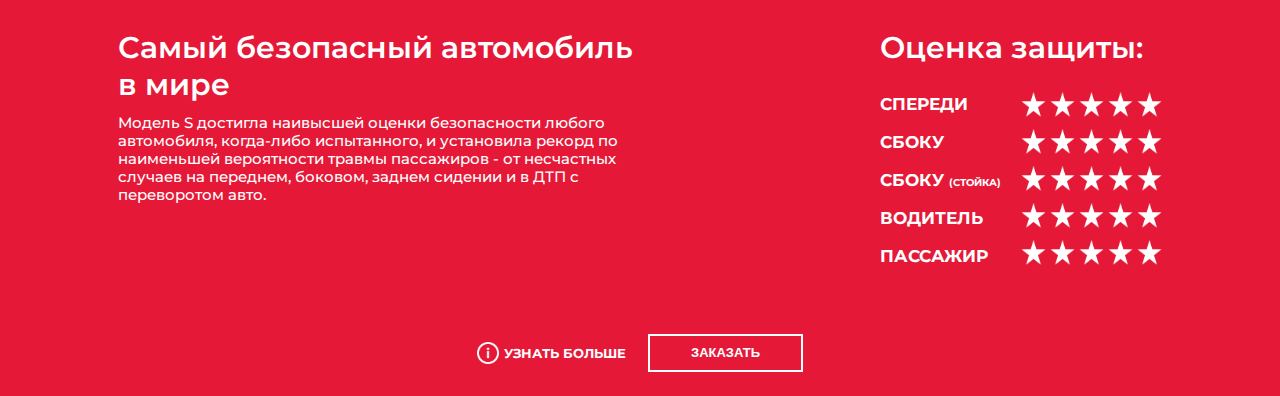
==== commit 1b6e8f16: "Merge pull request #2 from tatianakharitonovich/anchor" ====
--- a/index.html
+++ b/index.html
@@ -14,20 +14,19 @@
 	<header class="header">
 		<img class="header__img" src="img/Tesla-Wordmark-Red.png" width="166" height="51" alt="TESLA">
 		<nav class="header__nav">
-			<a class="header__link">Model S</a>
-			<a class="header__link header__link_size">Model X</a>
-			<a class="header__link">Model 3</a>
-			<a class="header__link">Roadster</a>
-			<a class="header__link">Energy</a>
+			<a class="header__link" href="#aboutModels">Все о Model S</a>
+			<a class="header__link" href="#characteristics">Характеристики</a>
+			<a class="header__link" href="#safety">Система безопасности</a>
 		</nav>
 		<div class="header__nav_add">
 			<a class="header__link">Магазин</a>
-			<a class="header__link" href="login.html">Войти</a>
+			<a class="header__link">Войти</a>
 			<a class="header__link_img"><img class="header__imgnav" width="24" height="15" src="img/Vector.png" alt="burger"></a>
 		</div>		
 	</header>
 	<main>
 		<section class="main__section_first">
+			<a name="aboutModels"></a>
 			<div class="main__blockimg">
 				<div class="main__backcolor">
 					<h1 class="main__title">Model S</h1>
@@ -70,7 +69,7 @@
 		</section>
 		<section class="main__section_middle">
 			<div class="main__blockimg_middle">
-				<h2 class="main__subtitle">Model S</h2>
+				<h2 class="main__subtitle"><a name="characteristics"></a>Model S</h2>
 				<img class="main__imgdashboard" src="img/2013-tesla-model-s-cockpit.png" alt="dashcar">
 				<img class="main__imgdashboard_ip" src="img/2013-tesla-model-s-cockpit-ip.png" alt="dashcar">
 				<img class="main__imgdashboard_mob" src="img/2013-tesla-model-s-cockpit-mob.png" alt="dashcar">
@@ -120,7 +119,8 @@
 				</div>
 			</div>			
 		</section>
-		<section class="main__section_end"> 
+		<div><a name="safety"></a></div>
+		<section class="main__section_end">			
 			<div class="main__section_end_dis">
 				<div class="main__blockdis_end">
 					<div class="main__textabout">
--- a/style.css
+++ b/style.css
@@ -1,3 +1,7 @@
+html {
+	scroll-behavior: smooth;
+}
+
 body {
 	max-width: 1440px;
 	min-width: 375px;
@@ -32,7 +36,7 @@
 }
 
 .header__nav {
-	width: 36.5%;
+	width: 45%;
 	display: flex;
 	flex-direction: row;
 	justify-content: space-between;
@@ -56,17 +60,11 @@
 .header__link:hover::before {
 	content: '';
 	position: absolute;
-	left: 1px;
+	left: 0px;
 	bottom: -10px;
-	background-image: url(img/Vector1.png);
-	background-size: contain;
-	background-repeat: no-repeat;
-	width: 100%;
-	height: 2px;
-}
-
-.header__link_size {
-	transform: translateX(20px);
+	width: 95%;
+	border: 3px solid transparent;
+	border-top: 2.5px solid #E51937;
 }
 
 .header__nav_add {
@@ -168,7 +166,7 @@
 	border: 2px solid #E51937;
 }
 
-.main__button:hover, .main__buttondown:hover, .main__linkinfo:hover {
+.main__button:hover, .main__buttondown:hover, .main__info:hover {
 	transform: scale(1.1);
 }
 
@@ -193,7 +191,8 @@
 	display: flex;
 	flex-direction: row;
 	justify-content: space-between;
-	align-items: flex-end; 
+	align-items: flex-end;
+	overflow: hidden; 
 }
 
 .main__blockimg_middle {
@@ -234,10 +233,14 @@
 
 .main__disdisplay, .main__wifi, .main__cargospace, .main__order {
 	transform: translateX(52px);
-	width: 75%;
 	display: flex;
 	flex-direction: row;
 	justify-content: flex-start;
+	align-items: center;
+}
+
+.main__info {
+	display: flex;
 	align-items: center;
 }
 
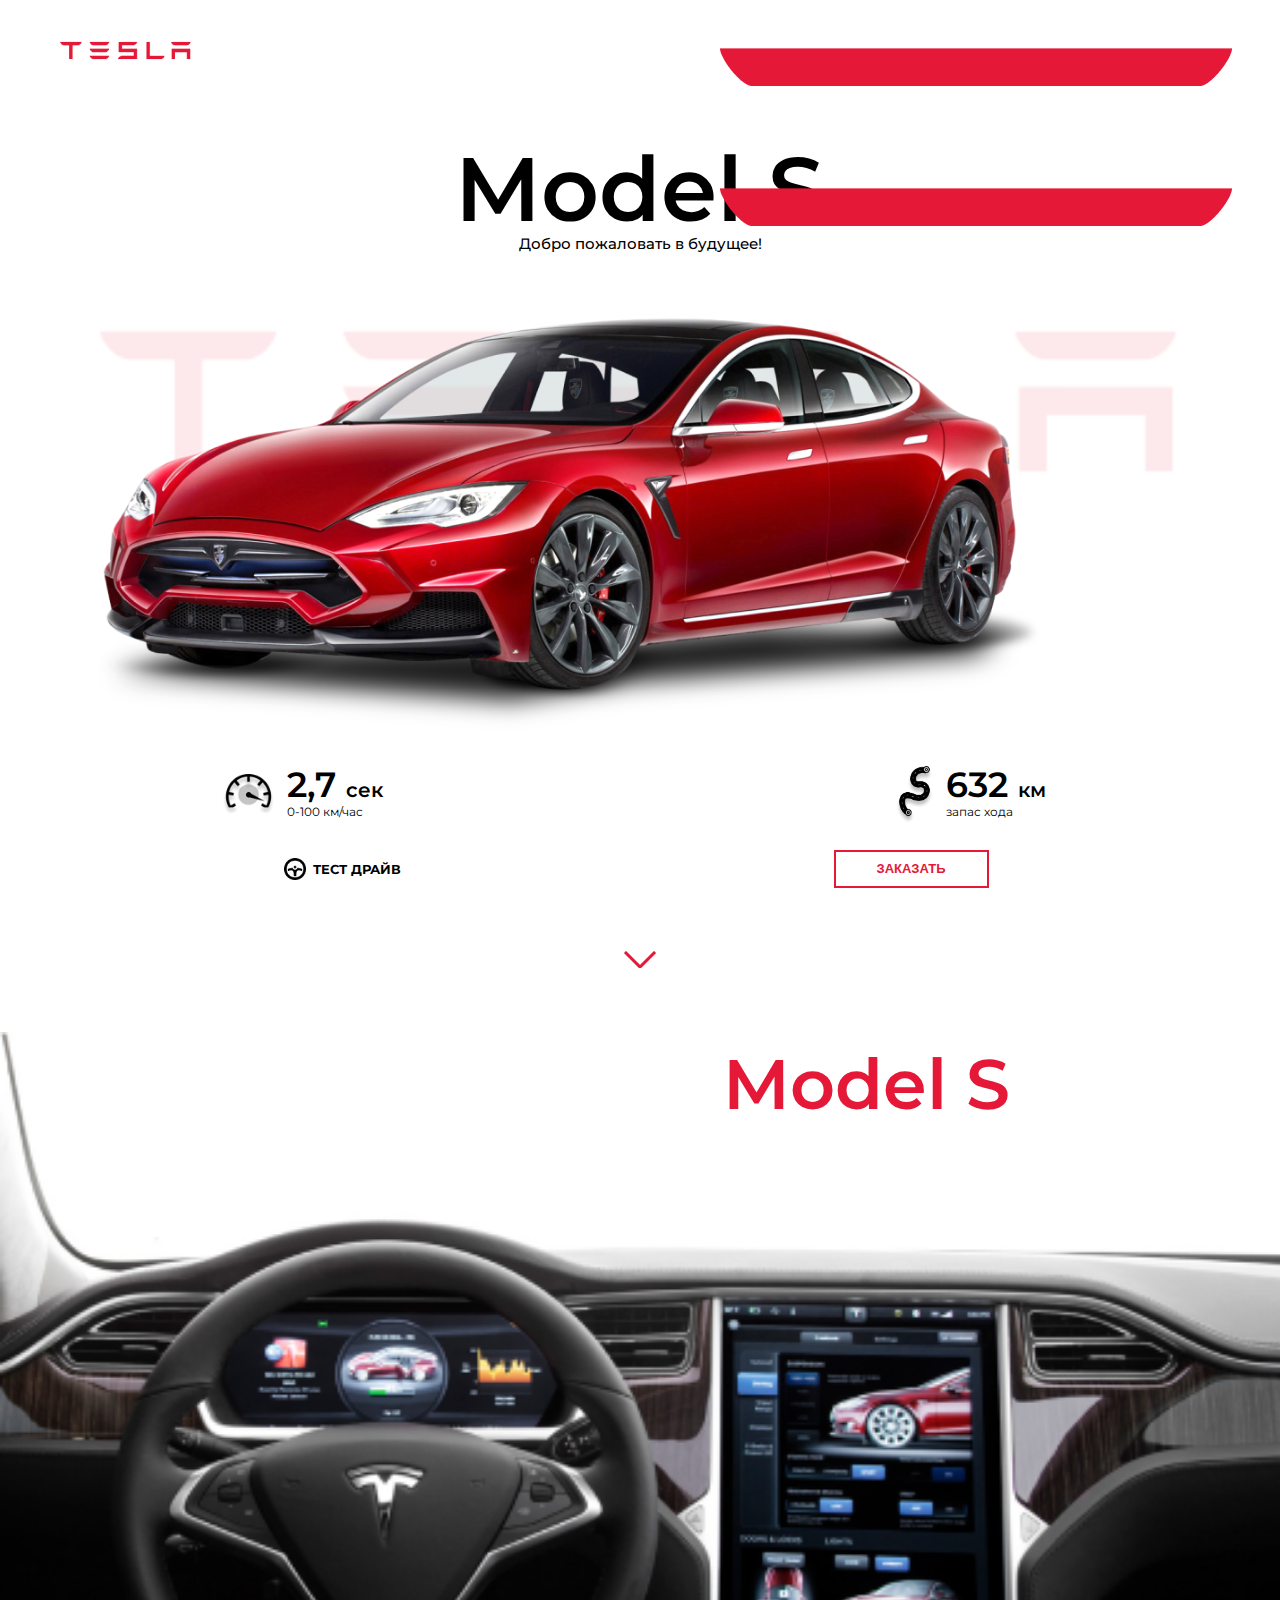
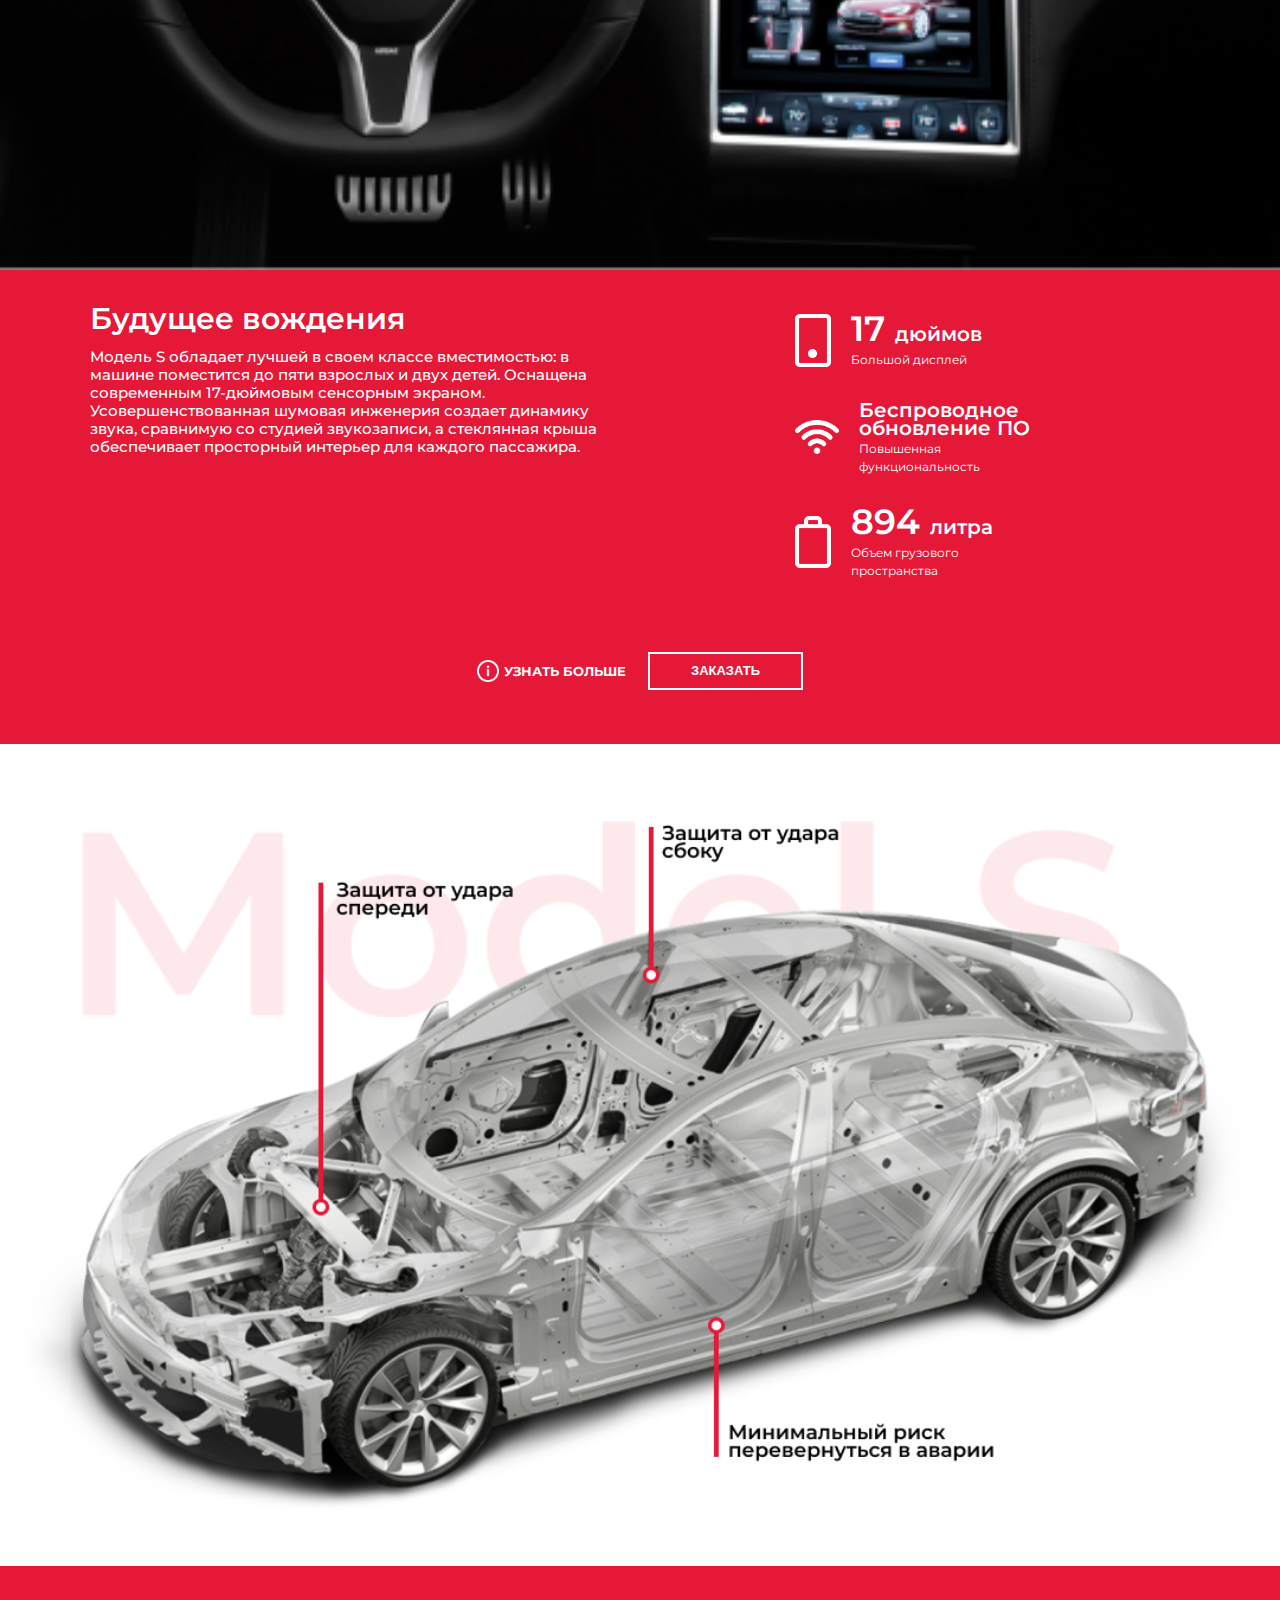
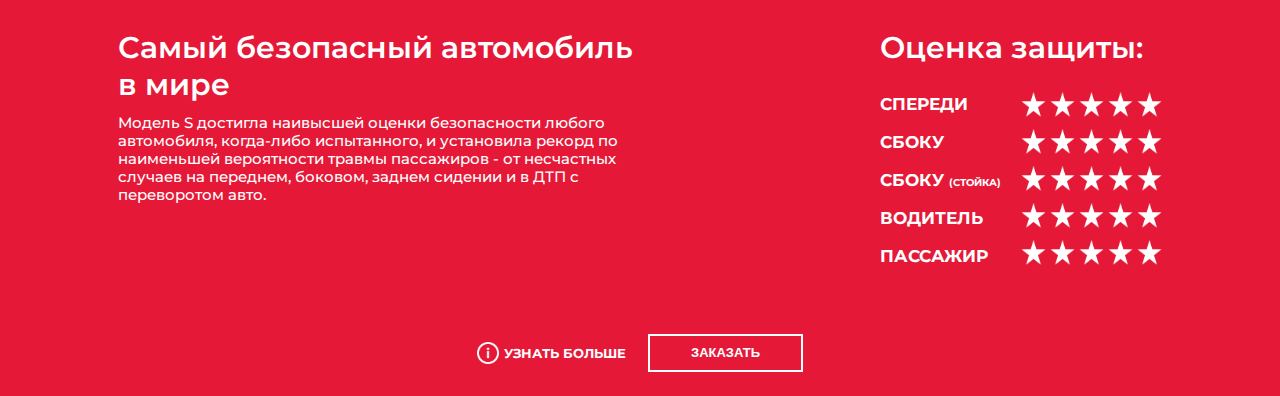
==== commit 36ca1bd5: "Update index.html" ====
--- a/index.html
+++ b/index.html
@@ -13,15 +13,23 @@
 <body>
 	<header class="header">
 		<img class="header__img" src="img/Tesla-Wordmark-Red.png" width="166" height="51" alt="TESLA">
-		<nav class="header__nav">
-			<a class="header__link" href="#aboutModels">Все о Model S</a>
-			<a class="header__link" href="#characteristics">Характеристики</a>
-			<a class="header__link" href="#safety">Система безопасности</a>
-		</nav>
-		<div class="header__nav_add">
-			<a class="header__link">Магазин</a>
-			<a class="header__link">Войти</a>
-			<a class="header__link_img"><img class="header__imgnav" width="24" height="15" src="img/Vector.png" alt="burger"></a>
+		<div class="header__nav_general">
+			<div class="header__nav">
+				<a class="header__link" href="#aboutModels">Все о Model S</a>
+				<a class="header__link" href="#characteristics">Характеристики</a>
+				<a class="header__link" href="#safety">Система безопасности</a>
+			</div>
+			<div class="header__nav_add">
+				<a class="header__link">Магазин</a>
+				<a class="header__link" href="login.html">Войти</a>
+				<a class="header__link_img">
+					<img class="header__imgnav" width="24" height="15" src="img/Vector.png" alt="burger">
+				</a>
+				<a class="header__link_img_ip">
+					<img class="header__imgnav" src="img/Vector.png" alt="burger">
+				</a>
+
+			</div>
 		</div>		
 	</header>
 	<main>
@@ -199,5 +207,6 @@
 			</div>			
 		</section>
 	</main>
+	<script src="script.js"></script>
 </body>
 </html>
--- a/style.css
+++ b/style.css
@@ -3,7 +3,7 @@
 }
 
 body {
-	max-width: 1440px;
+	max-width: 2200px;
 	min-width: 375px;
 	margin: auto;
 	position: relative;
@@ -164,6 +164,7 @@
 	background-color: transparent;
 	padding: 9px 41px;
 	border: 2px solid #E51937;
+	outline: none;
 }
 
 .main__button:hover, .main__buttondown:hover, .main__info:hover {
@@ -201,7 +202,7 @@
 
 .main__imgdashboard {
 	display: block;
-	width: 127%;
+	width: 100%;
 }
 
 .main__imgdashboard_ip, .main__imgdashboard_mob {
@@ -224,7 +225,7 @@
 }
 
 .main__textdis {
-	margin: 11px 72px 65px 52px;
+	margin: 11px 72px 200px 52px;
 }
 
 .main__textopport_white {
--- a/stylemedia.css
+++ b/stylemedia.css
@@ -42,6 +42,23 @@
 	}	
 }
 
+@media (max-width: 1920px) {
+	.main__textdis {
+		margin-bottom: 105px;
+	}
+}
+
+
+@media (max-width: 1440px) {
+	.main__imgdashboard {
+		width: 127%;
+	}
+
+	.main__textdis {
+		margin-bottom: 65px;
+	}
+}
+
 @media (max-width: 1280px) {
 	.main__blockimg {
 		background-size: 107%;
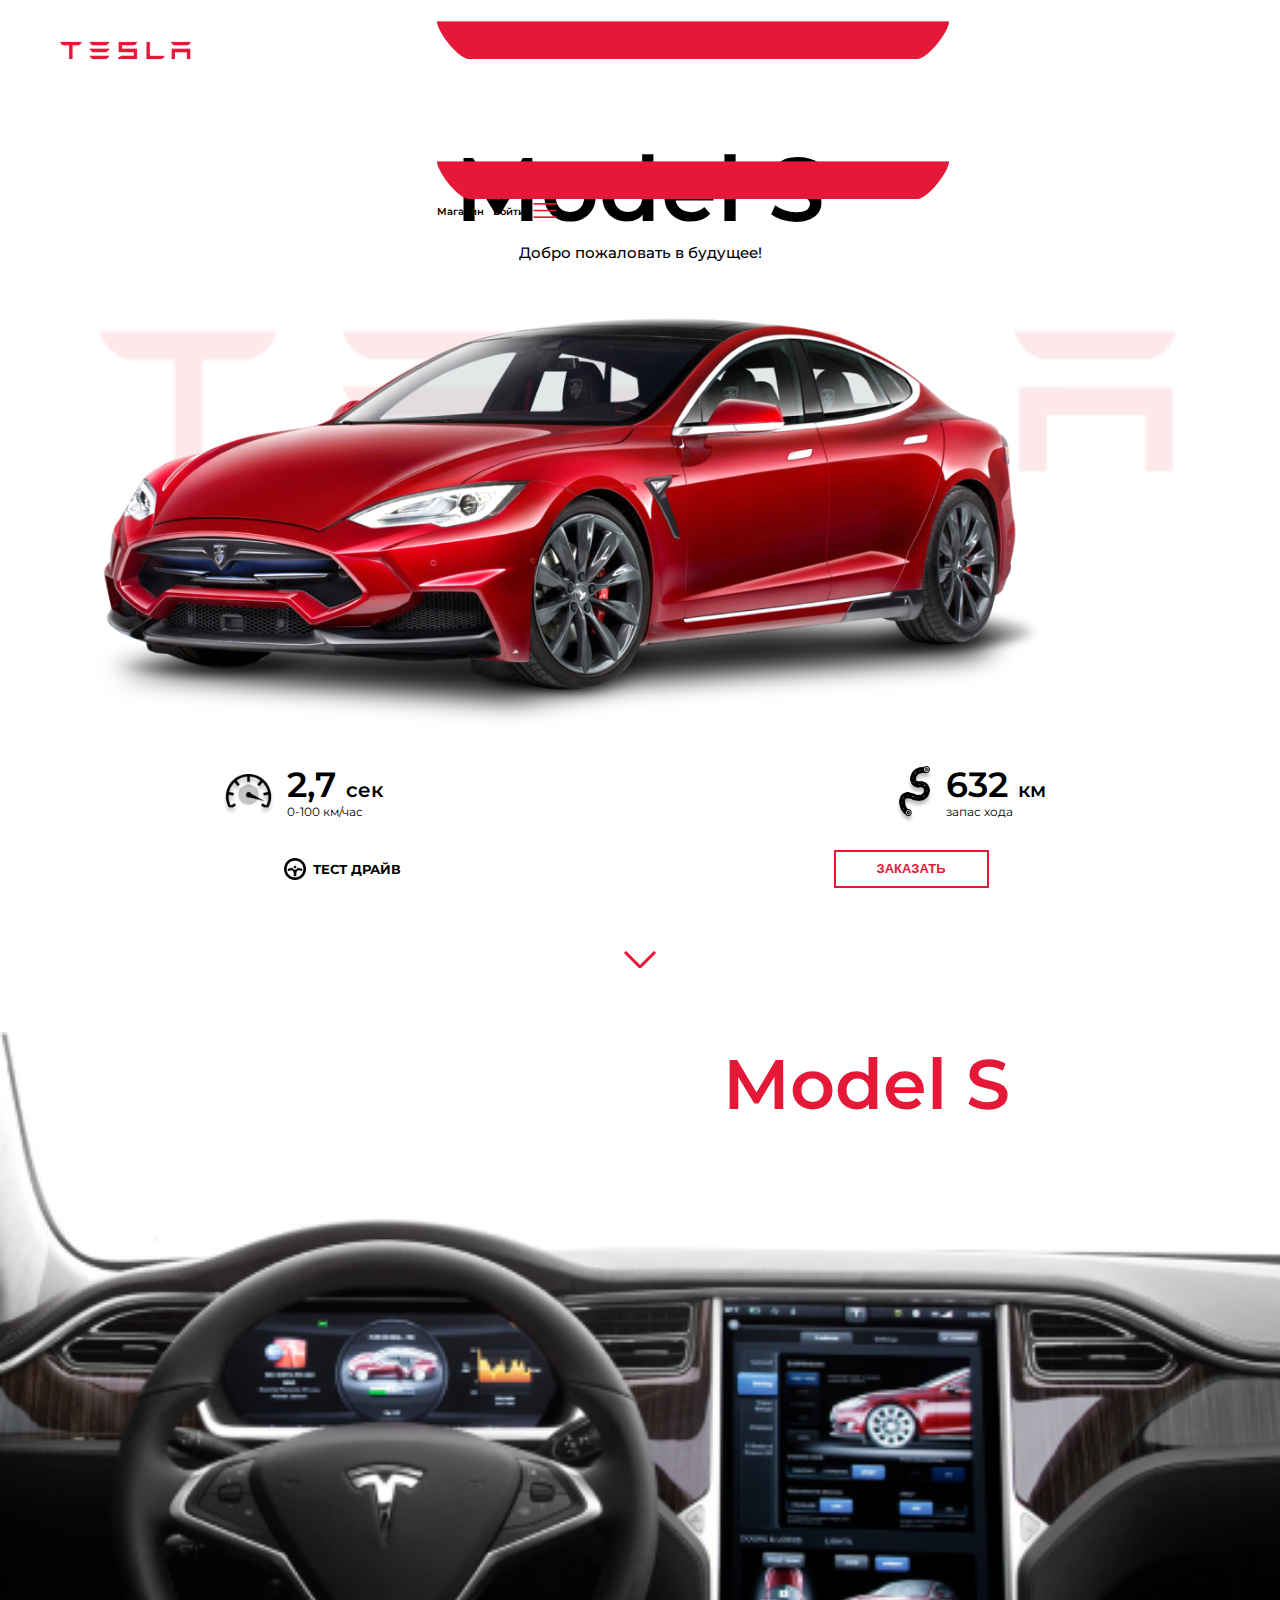
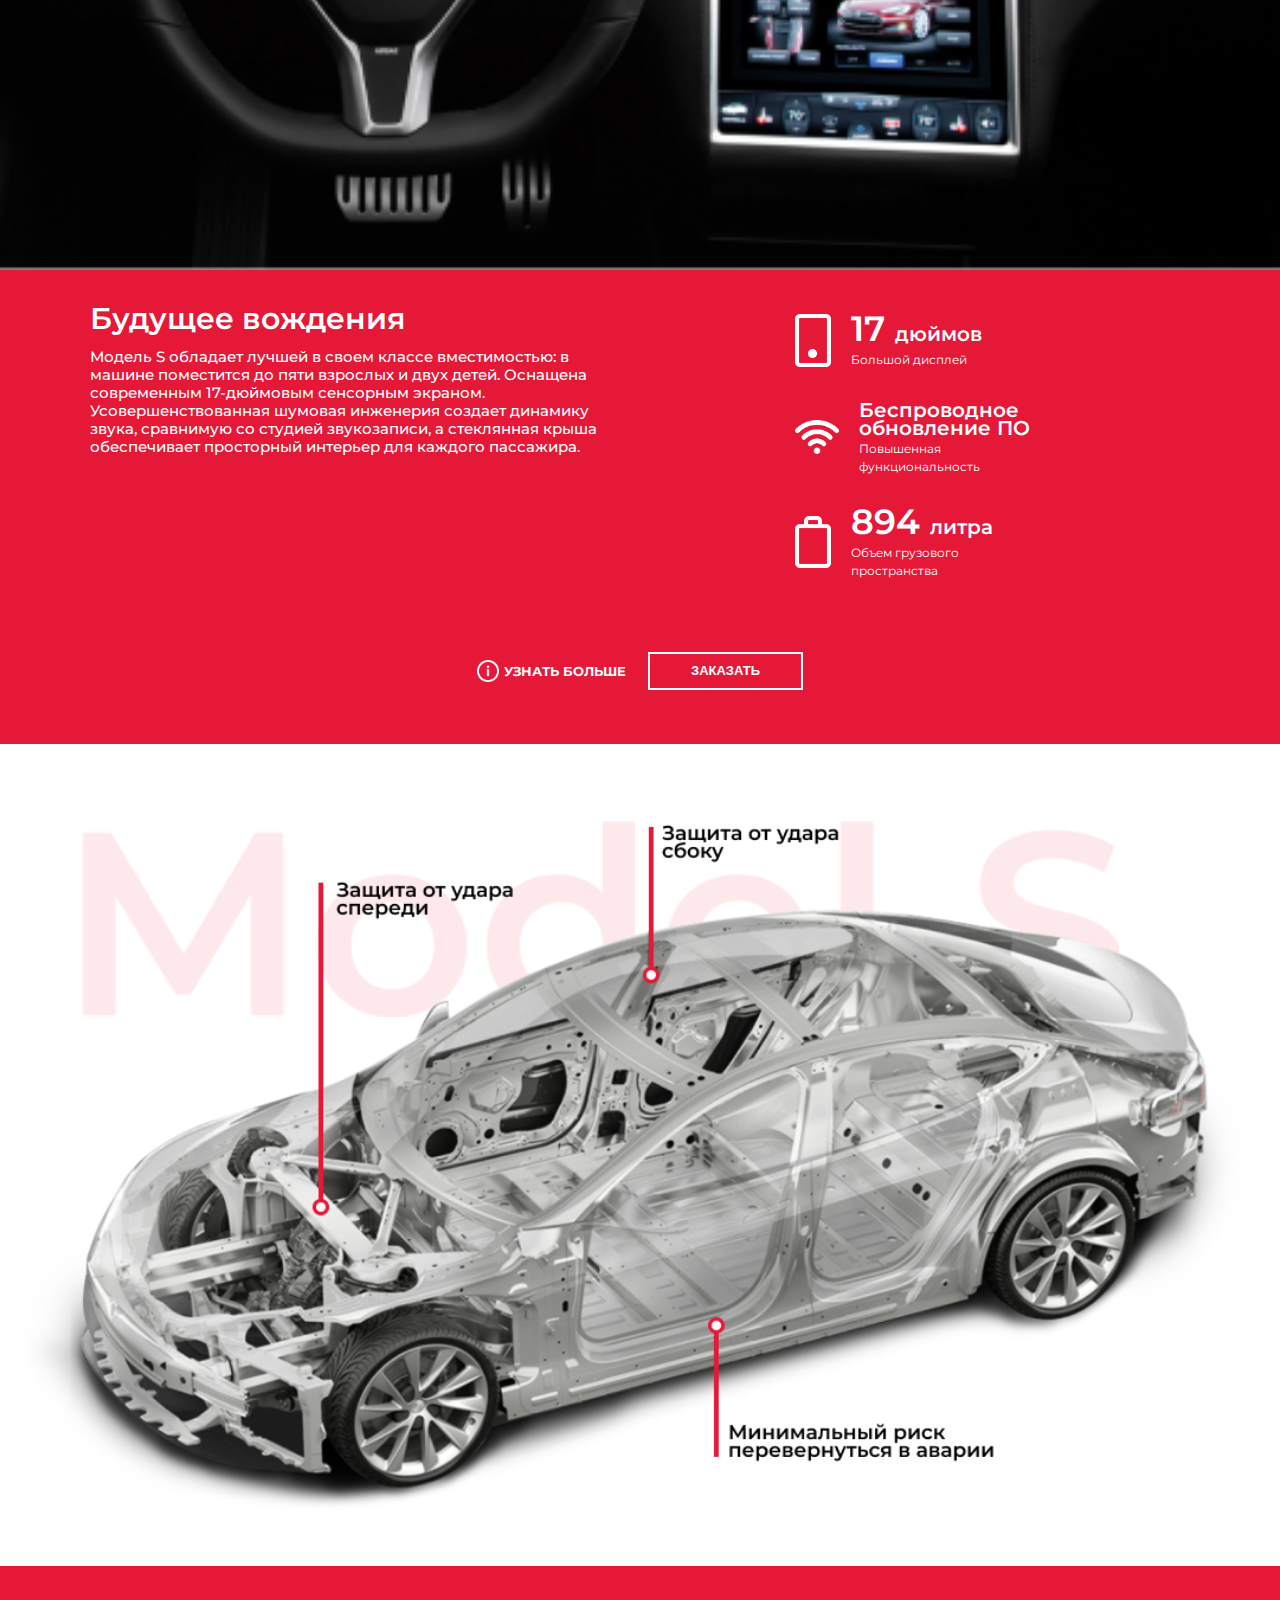
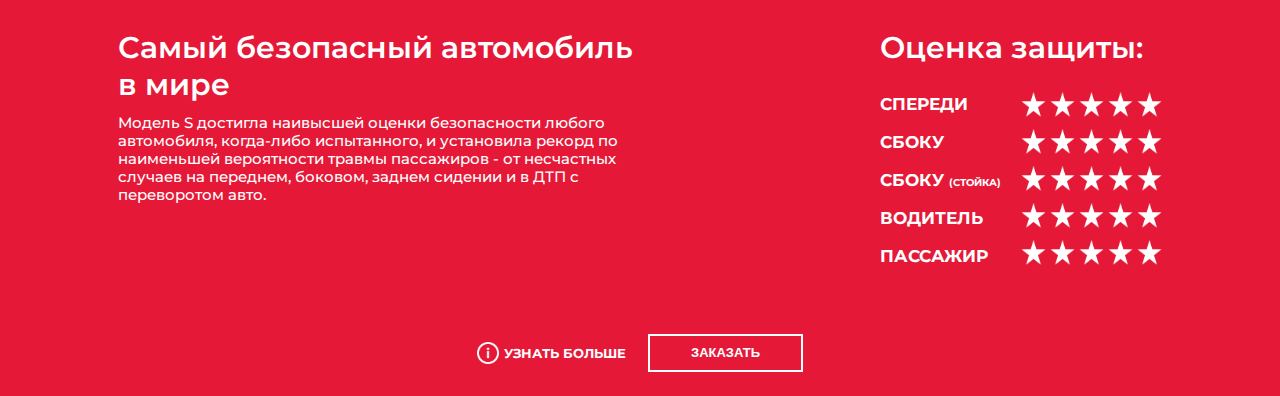
==== commit 36b716f7: "Update index.html" ====
--- a/index.html
+++ b/index.html
@@ -13,8 +13,11 @@
 <body>
 	<header class="header">
 		<img class="header__img" src="img/Tesla-Wordmark-Red.png" width="166" height="51" alt="TESLA">
-		<div class="header__nav_general">
+		<div class="header__blocknav">
 			<div class="header__nav">
+				<a class="header__link_imgclose">
+					<img class="header__imgnav" src="img/Vector.png" alt="burger">
+				</a>
 				<a class="header__link" href="#aboutModels">Все о Model S</a>
 				<a class="header__link" href="#characteristics">Характеристики</a>
 				<a class="header__link" href="#safety">Система безопасности</a>
@@ -28,7 +31,6 @@
 				<a class="header__link_img_ip">
 					<img class="header__imgnav" src="img/Vector.png" alt="burger">
 				</a>
-
 			</div>
 		</div>		
 	</header>
@@ -77,7 +79,8 @@
 		</section>
 		<section class="main__section_middle">
 			<div class="main__blockimg_middle">
-				<h2 class="main__subtitle"><a name="characteristics"></a>Model S</h2>
+				<a name="characteristics"></a>
+				<h2 class="main__subtitle">Model S</h2>
 				<img class="main__imgdashboard" src="img/2013-tesla-model-s-cockpit.png" alt="dashcar">
 				<img class="main__imgdashboard_ip" src="img/2013-tesla-model-s-cockpit-ip.png" alt="dashcar">
 				<img class="main__imgdashboard_mob" src="img/2013-tesla-model-s-cockpit-mob.png" alt="dashcar">
--- a/style.css
+++ b/style.css
@@ -35,12 +35,18 @@
 	align-items: center;
 }
 
+.header__nav_general {
+	width: 100%;
+	display: flex;
+	flex-direction: row;
+	justify-content: space-around;
+}
+
 .header__nav {
 	width: 45%;
 	display: flex;
 	flex-direction: row;
 	justify-content: space-between;
-	transform: translateX(18.5px);
 }
 
 .header__link, .header__link_img {
@@ -78,6 +84,10 @@
 	transform: scale(1.3);
 }
 
+.header__link_img_ip {
+	display: none;
+}
+
 /*Section First*/
 
 .main__blockimg {
@@ -104,12 +114,11 @@
 }
 	
 .main__text {
-	transform: translateY(-9px);
 	padding-bottom: 17px;
 }
 
 .main__imgcar {
-	transform: translateX(199px);
+	padding-left: 199px;
 	width: 67.22%;
 }
 
--- a/stylemedia.css
+++ b/stylemedia.css
@@ -1,19 +1,60 @@
-@media (max-width: 768px) {
+@media (max-width: 800px) {
 	.header {
 		transform: translateX(15px);
 	}
 
-	.header__link {
-		display: none;
-	}
-
+	.header__link, .header__link_img {
+		display: none;
+	}
+
+	.header__link_img_ip {
+		display: block;
+	}
+	
 	.header__imgnav {
 		width: 35px;
 		height: 22px;
 	}
 
+	.header__nav_general {
+		justify-content: space-between;
+	}
+
+	.header__nav {
+		width: 100%;
+		flex-direction: column;
+		align-items: flex-end;
+	}
+
 	.header__nav_add {
-		justify-content: flex-end;
+		width: 100%;
+		flex-direction: column;
+		align-items: flex-end;
+	}
+
+	.header__link_img_click {
+		visibility: hidden;
+	}
+
+	.header__link_click {
+		font-weight: 600;
+		font-size: 25px;
+		line-height: 18px;
+		color: #000000;
+		text-decoration: none;
+		display: block;
+		width: 10em;
+		padding: 20px;
+		text-align: center;
+		border: 1px solid;
+		background-color: white;
+	}
+
+	.header__blocknav_click {
+		position: absolute;
+		flex-direction: column;
+		align-items: flex-end;
+		top: 30px;
 	}
 }	
 
@@ -23,10 +64,6 @@
 		transform: translateX(2px);
 	}
 
-	.header__link {
-		display: none;
-	}
-
 	.header__img {
 		width: 138px;
 		height: 42px;
@@ -39,6 +76,10 @@
 	
 	.header__nav_add {
 		justify-content: flex-end;
+	}
+
+	.header__link_click {
+		font-size: 15px;
 	}	
 }
 
@@ -72,7 +113,7 @@
 	}
 
 	.main__imgcar {
-		transform: translateX(75px);
+		padding-left: 75px;
 		width: 77%;
 	}
 
@@ -237,7 +278,7 @@
 	}
 
 	.main__imgcar {
-		transform: translateX(48px);
+		padding-left: 48px;
 		width: 87.5%;
 	}
 
@@ -301,6 +342,10 @@
 }
 
 @media (max-width: 576px) {
+	.header__link_click {
+		font-size: 20px;
+	}
+
 	.main__blockimg {
 		background-size: 115%;
 		background-repeat: no-repeat;
@@ -321,7 +366,7 @@
 	}
 
 	.main__imgcar {
-		transform: translateX(28px);
+		padding-left: 28px;
 		width: 87.5%;
 	}
 
@@ -417,12 +462,11 @@
 	}
 
 	.main__text {
-		transform: translateY(-3px);
 		padding-bottom: 40px;
 	}
 
 	.main__imgcar {
-		transform: translateX(9px);
+		padding-left: 9px;
 		width: 95.2%;
 	}
 
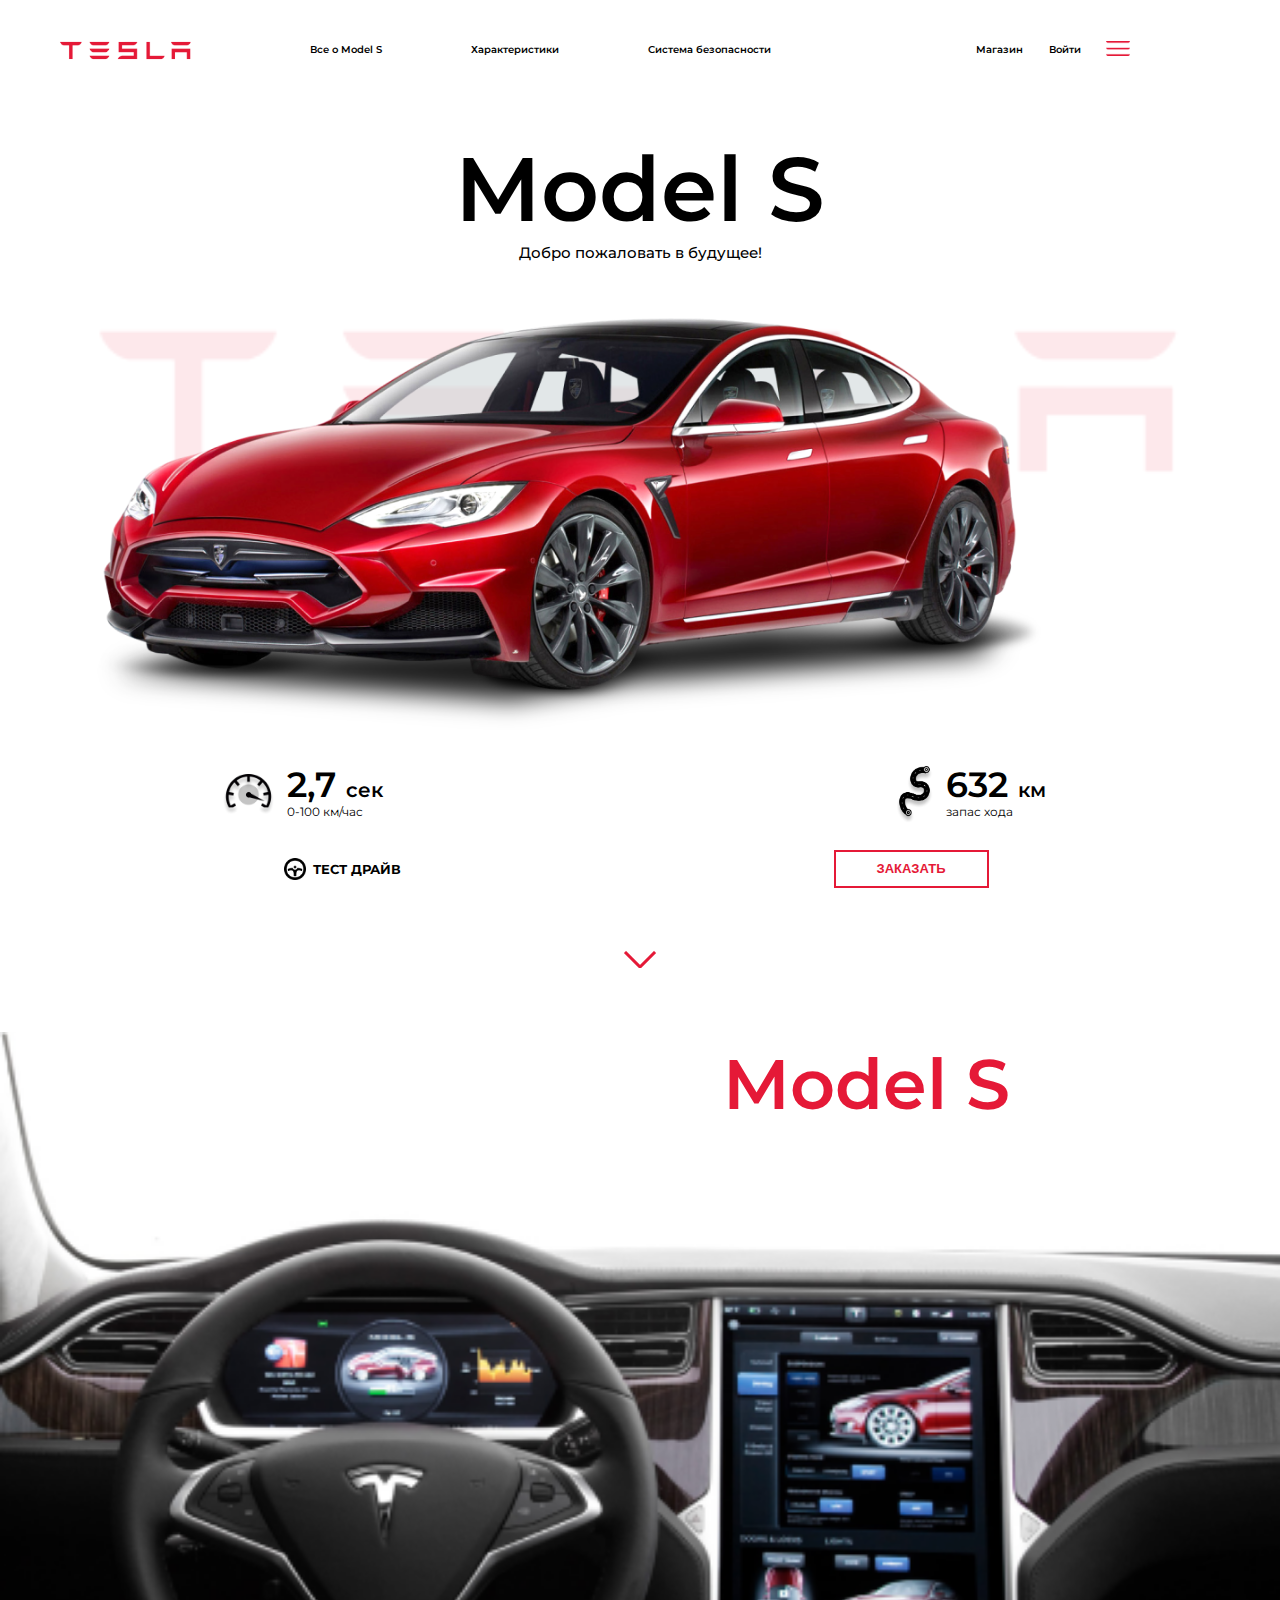
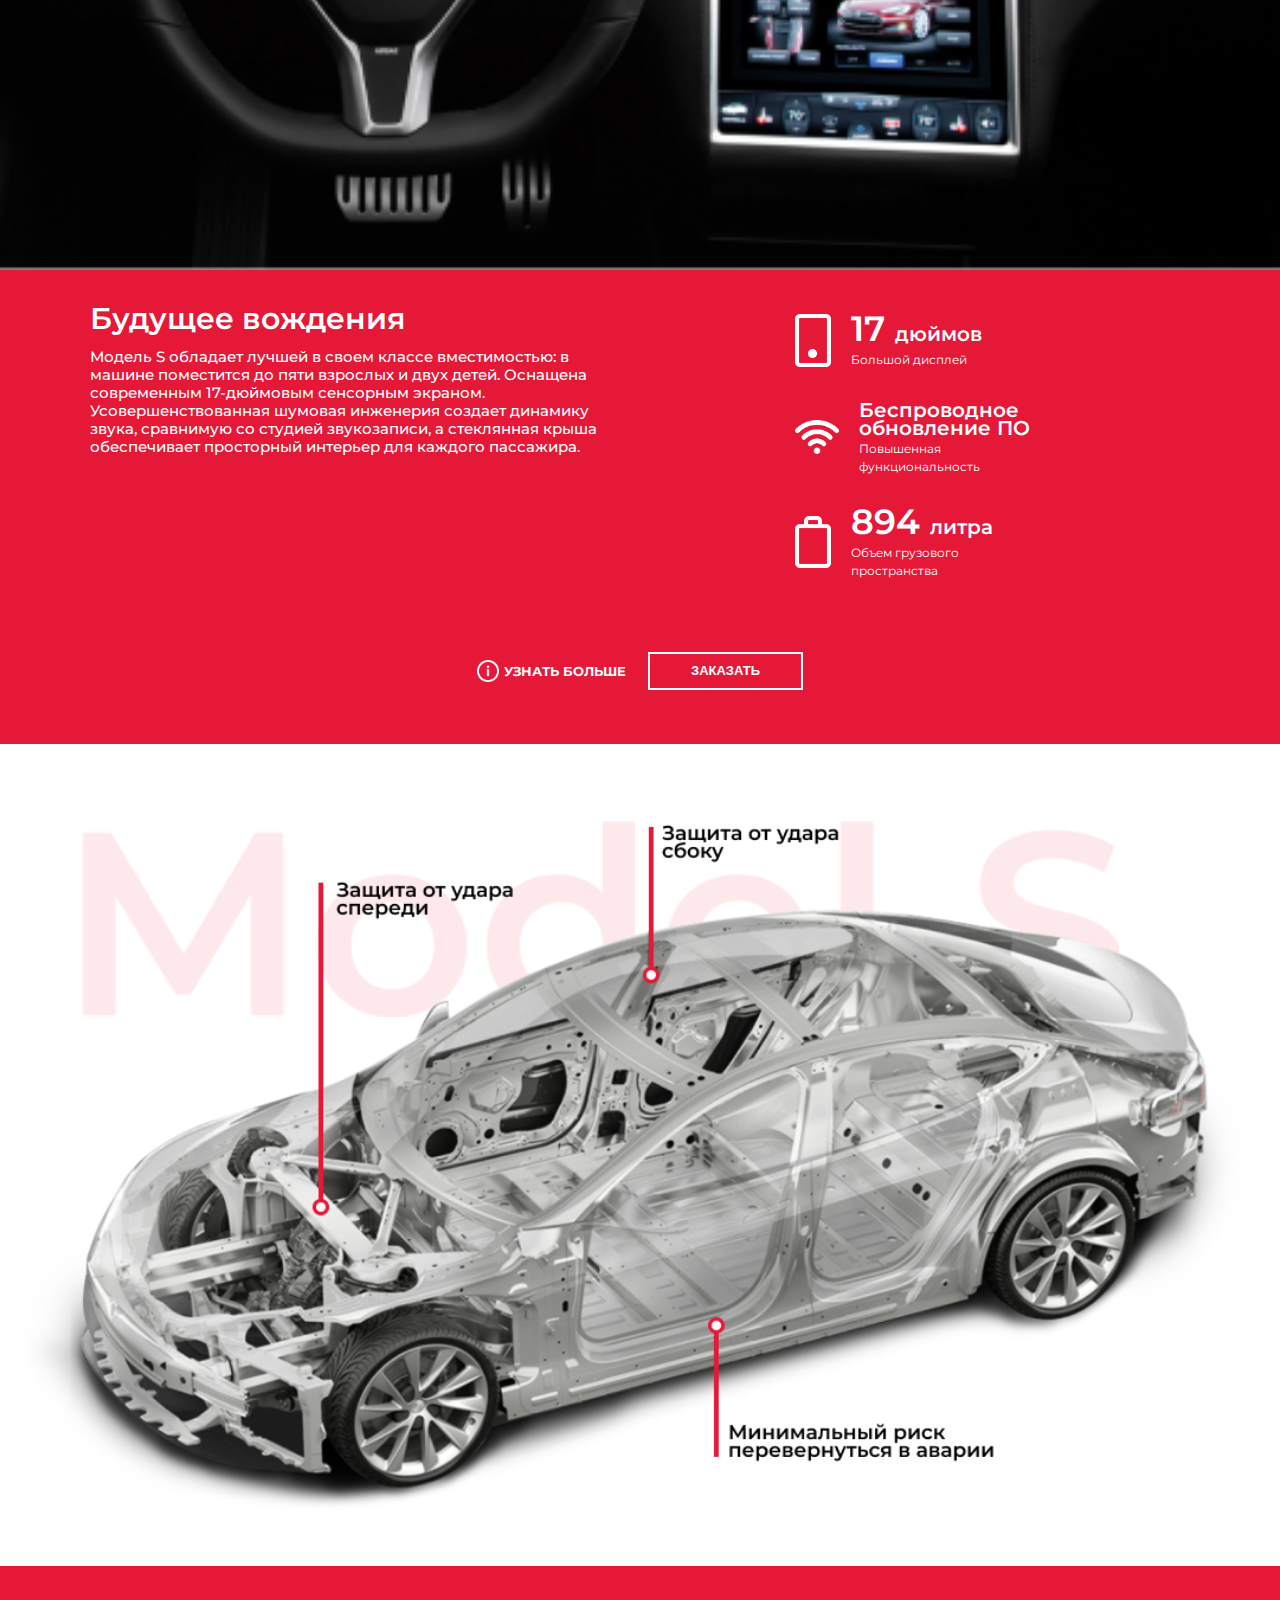
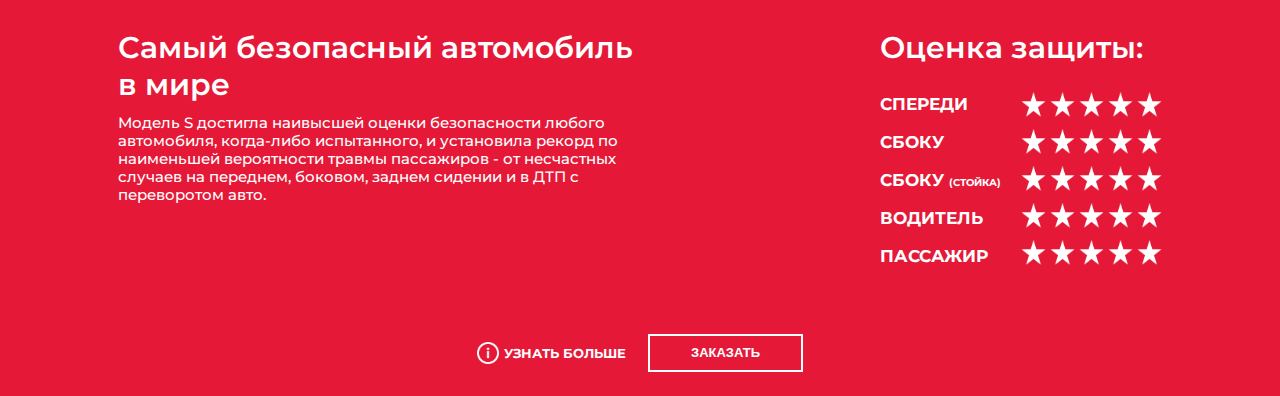
==== commit a818af35: "Update index.html" ====
--- a/index.html
+++ b/index.html
@@ -11,6 +11,23 @@
 	<link href="https://fonts.googleapis.com/css2?family=Montserrat:wght@400;500;600;700&display=swap" rel="stylesheet">
 </head>
 <body>
+	<div class="windows8">
+		<div class="wBall" id="wBall_1">
+			<div class="wInnerBall"></div>
+		</div>
+		<div class="wBall" id="wBall_2">
+			<div class="wInnerBall"></div>
+		</div>
+		<div class="wBall" id="wBall_3">
+			<div class="wInnerBall"></div>
+		</div>
+		<div class="wBall" id="wBall_4">
+			<div class="wInnerBall"></div>
+		</div>
+		<div class="wBall" id="wBall_5">
+			<div class="wInnerBall"></div>
+		</div>
+	</div>	
 	<header class="header">
 		<img class="header__img" src="img/Tesla-Wordmark-Red.png" width="166" height="51" alt="TESLA">
 		<div class="header__blocknav">
--- a/style.css
+++ b/style.css
@@ -35,7 +35,7 @@
 	align-items: center;
 }
 
-.header__nav_general {
+.header__blocknav {
 	width: 100%;
 	display: flex;
 	flex-direction: row;
@@ -84,7 +84,7 @@
 	transform: scale(1.3);
 }
 
-.header__link_img_ip {
+.header__link_img_ip, .header__link_imgclose {
 	display: none;
 }
 
--- a/stylemedia.css
+++ b/stylemedia.css
@@ -16,7 +16,7 @@
 		height: 22px;
 	}
 
-	.header__nav_general {
+	.header__blocknav {
 		justify-content: space-between;
 	}
 
@@ -37,17 +37,17 @@
 	}
 
 	.header__link_click {
-		font-weight: 600;
-		font-size: 25px;
-		line-height: 18px;
-		color: #000000;
+		font-weight: 500;
+		font-size: 24px;
+		line-height: 30px;
+		color: #FFFFFF;
 		text-decoration: none;
 		display: block;
-		width: 10em;
+		width: 15em;
 		padding: 20px;
 		text-align: center;
-		border: 1px solid;
-		background-color: white;
+		border: 1px solid #FFFFFF;
+		background-color: #E51937;
 	}
 
 	.header__blocknav_click {
@@ -55,8 +55,23 @@
 		flex-direction: column;
 		align-items: flex-end;
 		top: 30px;
-	}
-}	
+		background: rgba(255,182,193,0.4);
+	}
+
+	.header__link_imgclose_click {
+		display: block;
+		transform: rotate(90deg);
+		padding: 10px;
+	}
+}
+
+@media (max-width: 576px) {
+	.header__link_click {
+		font-size: 20px;
+		line-height: 20px;
+		width: 13em;
+	}
+}				
 
 @media (max-width: 375px) {
 	.header {
@@ -79,8 +94,13 @@
 	}
 
 	.header__link_click {
-		font-size: 15px;
-	}	
+		font-size: 18px;
+		padding: 15px;
+	}
+
+	.header__blocknav_click {
+		top: 7px;
+	}
 }
 
 @media (max-width: 1920px) {
@@ -342,10 +362,6 @@
 }
 
 @media (max-width: 576px) {
-	.header__link_click {
-		font-size: 20px;
-	}
-
 	.main__blockimg {
 		background-size: 115%;
 		background-repeat: no-repeat;
